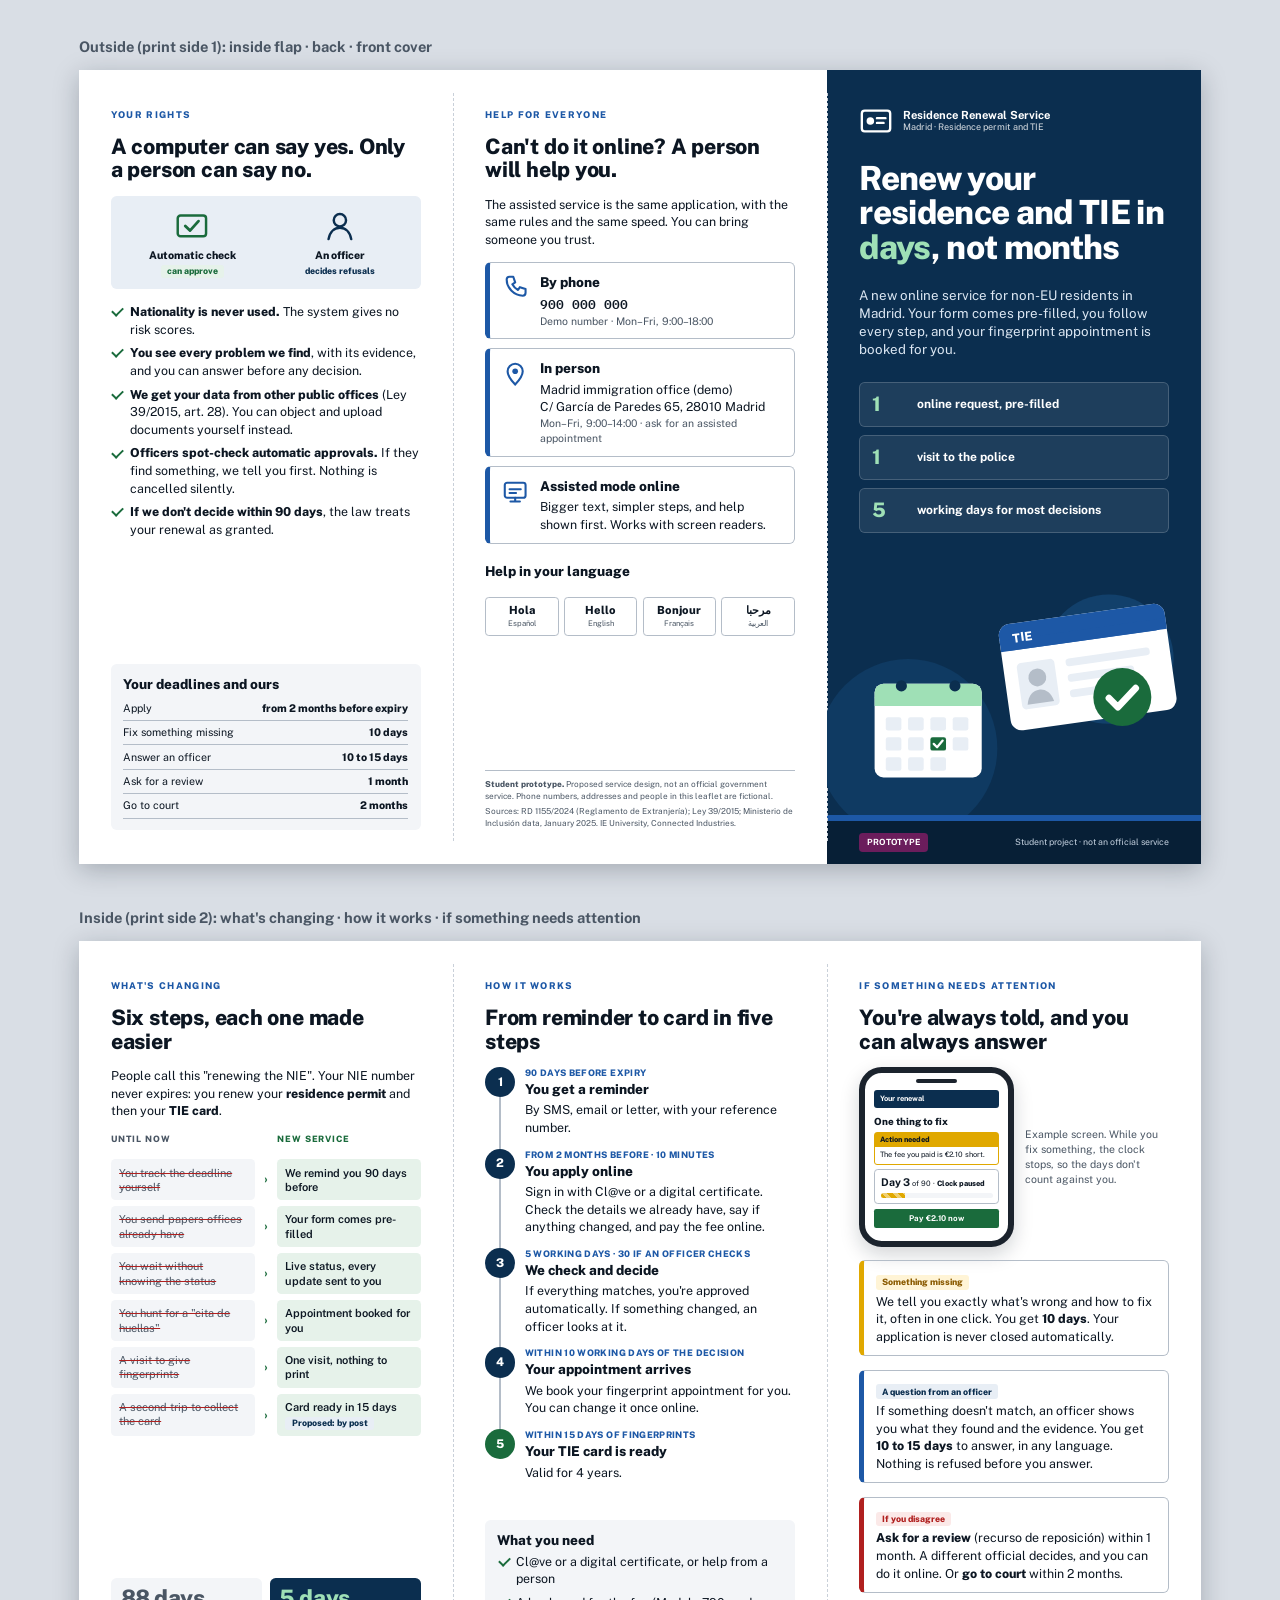
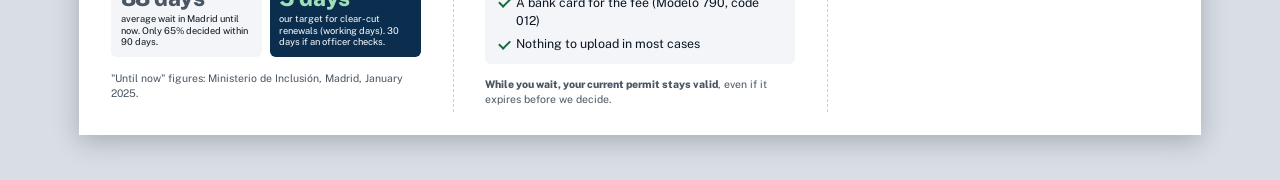
==== brochure/index.html @ 7eea6fb7 "Add tri-fold citizen brochure (HTML + print-ready PDF) A4 landscape, both sides, in the prototype's " ====
<!doctype html>
<html lang="en">
<head>
<meta charset="utf-8">
<meta name="viewport" content="width=device-width, initial-scale=1">
<title>Residence Renewal Brochure</title>
<link rel="stylesheet" href="../design-system/tokens.css">
<style>
/* Tri-fold, A4 landscape, printed both sides. Each sheet = 3 panels of 99mm.
   Outside sheet (left→right): inside flap · back · front cover
   Inside sheet  (left→right): what's changing · how it works · if something needs attention */
@page { size: A4 landscape; margin: 0; }
* { box-sizing: border-box; }
html, body { margin: 0; }
body { font-family: var(--font-sans); color: var(--color-text); background: #d9dee5; -webkit-print-color-adjust: exact; print-color-adjust: exact; }

.sheet { width: 297mm; height: 210mm; margin: 12mm auto; background: #fff; display: grid; grid-template-columns: repeat(3, 99mm); box-shadow: 0 6px 24px rgba(12,22,34,.25); position: relative; overflow: hidden; }
.sheet-label { width: 297mm; margin: 10mm auto -8mm; font-size: 11pt; font-weight: 700; color: var(--color-text-secondary); }
.panel { position: relative; padding: 10mm 8.5mm 9mm; display: flex; flex-direction: column; gap: 3.6mm; font-size: 9.3pt; line-height: 1.42; overflow: hidden; }
.panel + .panel::before { content: ""; position: absolute; left: 0; top: 6mm; bottom: 6mm; border-left: 1px dashed #c9d0d9; }
@media print { body { background: #fff; } .sheet { margin: 0; box-shadow: none; page-break-after: always; } .sheet-label { display: none; } .panel + .panel::before { display: none; } }
@media screen and (max-width: 1150px) { .sheet, .sheet-label { zoom: .5; } }

/* Type */
.eyebrow { font-size: 7pt; font-weight: 800; letter-spacing: .14em; text-transform: uppercase; color: var(--color-link); margin: 0; }
h2 { font-size: 16pt; line-height: 1.12; font-weight: 800; margin: 0; letter-spacing: -.01em; }
h3 { font-size: 10.2pt; font-weight: 800; margin: 0 0 .6mm; }
p { margin: 0; }
.small { font-size: 7.9pt; color: var(--color-text-secondary); }
.mono { font-family: var(--font-mono); }
strong { font-weight: 800; }

/* Shared bits */
.brandbar { display: flex; align-items: center; gap: 2.5mm; color: #fff; font-weight: 700; font-size: 8.4pt; line-height: 1.15; }
.brandbar small { display: block; font-weight: 400; font-size: 6.8pt; opacity: .85; }
.brandbar svg { width: 9mm; height: 9mm; flex: none; }
.proto { font-size: 6.4pt; font-weight: 700; letter-spacing: .04em; color: #fff; background: var(--color-proto); padding: 1mm 2mm; border-radius: 1mm; align-self: flex-start; }
.ico { width: 7.5mm; height: 7.5mm; flex: none; }
.row { display: flex; gap: 2.8mm; align-items: flex-start; }
.box { border: 1px solid var(--color-border); border-radius: 1.5mm; padding: 2.6mm 3mm; }
.box--alt { background: var(--color-surface-alt); border-color: transparent; }
.box--warn { border-left: 1.4mm solid var(--color-warning-edge); }
.box--ok { border-left: 1.4mm solid var(--color-success); }
.box--info { border-left: 1.4mm solid var(--color-link); }
.tag { display: inline-block; font-size: 6.6pt; font-weight: 800; padding: .3mm 1.6mm; border-radius: .8mm; background: var(--color-brand-tint); color: var(--color-brand); }
.tag--ok { background: var(--color-success-tint); color: var(--color-success); }
.tag--warn { background: var(--color-warning-tint); color: var(--color-warning); }
.tag--err { background: var(--color-error-tint); color: var(--color-error); }
ul.ticks { list-style: none; padding: 0; margin: 0; display: grid; gap: 1.6mm; }
ul.ticks li { padding-left: 5mm; position: relative; }
ul.ticks li::before { content: ""; position: absolute; left: .4mm; top: 1.1mm; width: 2.4mm; height: 1.3mm; border-left: .6mm solid var(--color-success); border-bottom: .6mm solid var(--color-success); transform: rotate(-45deg); }
.spacer { flex: 1; }

/* ---------- Front cover ---------- */
.cover { background: var(--color-brand); color: #fff; padding: 0; gap: 0; }
.cover__top { padding: 9mm 8.5mm 0; display: flex; flex-direction: column; gap: 6mm; }
.cover h1 { font-size: 25pt; line-height: 1.04; font-weight: 800; margin: 0; letter-spacing: -.02em; }
.cover h1 em { font-style: normal; color: #9fe0b6; }
.cover .lead { font-size: 10pt; line-height: 1.35; color: #dbe6f2; }
.promises { display: grid; gap: 2mm; }
.promise { display: flex; align-items: center; gap: 3mm; background: rgba(255,255,255,.08); border: 1px solid rgba(255,255,255,.18); border-radius: 1.5mm; padding: 2mm 3mm; font-size: 9pt; font-weight: 700; }
.promise b { font-size: 15pt; font-weight: 800; min-width: 9mm; color: #9fe0b6; }
.cover__art { margin-top: auto; position: relative; height: 62mm; }
.cover__art svg { position: absolute; inset: 0; width: 100%; height: 100%; }
.cover__foot { background: var(--color-brand-strong); padding: 3mm 8.5mm; display: flex; justify-content: space-between; align-items: center; font-size: 6.6pt; color: #c5d2e0; border-top: 1.6mm solid var(--color-link); }

/* ---------- Before / after ---------- */
.ba { display: grid; gap: 1.6mm; }
.ba__row { display: grid; grid-template-columns: 1fr 4mm 1fr; align-items: stretch; gap: 1mm; }
.ba__old, .ba__new { padding: 1.6mm 2.2mm; border-radius: 1.2mm; font-size: 8.3pt; line-height: 1.3; }
.ba__old { background: var(--color-surface-alt); color: var(--color-text-secondary); }
.ba__old s { text-decoration-color: var(--color-error); text-decoration-thickness: .35mm; }
.ba__new { background: var(--color-success-tint); color: var(--color-text); font-weight: 600; }
.ba__arrow { display: grid; place-items: center; color: var(--color-success); font-weight: 800; font-size: 9pt; }
.ba__head { display: grid; grid-template-columns: 1fr 4mm 1fr; gap: 1mm; font-size: 6.6pt; font-weight: 800; letter-spacing: .1em; text-transform: uppercase; }
.ba__head span:first-child { color: var(--color-text-secondary); }
.ba__head span:last-child { color: var(--color-success); }
.stats { display: grid; grid-template-columns: 1fr 1fr; gap: 2mm; }
.stat { border-radius: 1.5mm; padding: 2.4mm 2.6mm; }
.stat b { display: block; font-size: 17pt; font-weight: 800; line-height: 1; letter-spacing: -.02em; }
.stat span { font-size: 7pt; line-height: 1.25; display: block; margin-top: 1mm; }
.stat--old { background: var(--color-surface-alt); }
.stat--old b { color: var(--color-text-secondary); }
.stat--new { background: var(--color-brand); color: #fff; }
.stat--new b { color: #9fe0b6; }

/* ---------- Timeline ---------- */
.steps { list-style: none; margin: 0; padding: 0; display: grid; gap: 0; }
.step { display: grid; grid-template-columns: 8mm 1fr; gap: 2.5mm; position: relative; padding-bottom: 3.2mm; }
.step:not(:last-child)::before { content: ""; position: absolute; left: 3.7mm; top: 8mm; bottom: 0; width: .6mm; background: var(--color-border); }
.step__n { width: 8mm; height: 8mm; border-radius: 50%; background: var(--color-brand); color: #fff; display: grid; place-items: center; font-weight: 800; font-size: 9pt; position: relative; z-index: 1; }
.step:last-child .step__n { background: var(--color-success); }
.step__when { font-size: 6.8pt; font-weight: 800; color: var(--color-link); letter-spacing: .04em; text-transform: uppercase; }

/* ---------- Phone mock ---------- */
.phone { width: 41mm; border: 1.8mm solid #1b232d; border-radius: 6mm; background: #fff; padding: 3mm 2.4mm 3.4mm; align-self: center; box-shadow: 0 2mm 5mm rgba(12,22,34,.18); }
.phone__notch { width: 11mm; height: 1mm; background: #1b232d; border-radius: 1mm; margin: -1.4mm auto 2mm; }
.phone__bar { background: var(--color-brand); color: #fff; font-size: 5.6pt; font-weight: 700; padding: 1mm 1.6mm; border-radius: .8mm; margin-bottom: 1.6mm; }
.phone__h { font-size: 7.4pt; font-weight: 800; margin-bottom: 1mm; }
.phone__clock { border: 1px solid var(--color-border); border-radius: 1mm; padding: 1.2mm 1.4mm; font-size: 5.6pt; margin: 1.2mm 0; }
.phone__clock b { font-size: 8pt; }
.phone__meter { height: 1.4mm; border-radius: 1mm; background: var(--color-surface-alt); margin-top: .8mm; overflow: hidden; }
.phone__meter i { display: block; height: 100%; width: 22%; background: var(--color-warning-edge); background-image: repeating-linear-gradient(45deg, transparent 0 1mm, rgba(255,255,255,.45) 1mm 2mm); }
.phone__banner { border: .5mm solid var(--color-warning-edge); border-radius: .8mm; font-size: 5.6pt; }
.phone__banner p:first-child { background: var(--color-warning-edge); font-weight: 800; padding: .4mm 1.2mm; }
.phone__banner p:last-child { padding: .8mm 1.2mm; }
.phone__btn { margin-top: 1.4mm; background: var(--color-action); color: #fff; font-size: 6pt; font-weight: 700; text-align: center; padding: 1mm; border-radius: .6mm; }

/* ---------- Help panel ---------- */
.contact { display: grid; gap: 2.4mm; }
.langs { display: grid; grid-template-columns: repeat(4, 1fr); gap: 1.4mm; }
.langs span { border: 1px solid var(--color-border); border-radius: 1mm; text-align: center; padding: 1.4mm .5mm; font-weight: 800; font-size: 8.4pt; }
.langs small { display: block; font-weight: 400; font-size: 5.8pt; color: var(--color-text-secondary); }
.back-foot { font-size: 6.2pt; color: var(--color-text-secondary); border-top: 1px solid var(--color-border); padding-top: 2mm; }

/* ---------- Rights panel ---------- */
.rights-hero { background: var(--color-brand-tint); border-radius: 1.5mm; padding: 3mm; display: grid; grid-template-columns: 1fr 1fr; gap: 2mm; text-align: center; }
.rights-hero div { display: flex; flex-direction: column; align-items: center; gap: 1mm; font-size: 8pt; font-weight: 800; line-height: 1.2; }
.rights-hero svg { width: 10mm; height: 10mm; }
.deadlines { width: 100%; border-collapse: collapse; font-size: 8pt; }
.deadlines td { padding: 1.1mm 0; border-bottom: 1px solid var(--color-border); vertical-align: top; }
.deadlines td:last-child { text-align: right; font-weight: 800; white-space: nowrap; padding-left: 2mm; }
</style>
</head>
<body>

<!-- ======================= OUTSIDE ======================= -->
<p class="sheet-label">Outside (print side 1): inside flap · back · front cover</p>
<section class="sheet" aria-label="Outside of the brochure">

  <!-- Inside flap: your rights -->
  <div class="panel">
    <p class="eyebrow">Your rights</p>
    <h2>A computer can say yes. Only a person can say no.</h2>
    <div class="rights-hero">
      <div><svg viewBox="0 0 40 40" aria-hidden="true"><rect x="5" y="9" width="30" height="22" rx="3" fill="none" stroke="#1a6b3c" stroke-width="2.6"/><path d="M13 20l5 5 9-10" fill="none" stroke="#1a6b3c" stroke-width="3" stroke-linecap="round" stroke-linejoin="round"/></svg>Automatic check<br><span class="tag tag--ok">can approve</span></div>
      <div><svg viewBox="0 0 40 40" aria-hidden="true"><circle cx="20" cy="14" r="6.5" fill="none" stroke="#0b2e4f" stroke-width="2.6"/><path d="M8 34c1.5-8 6.5-12 12-12s10.5 4 12 12" fill="none" stroke="#0b2e4f" stroke-width="2.6" stroke-linecap="round"/></svg>An officer<br><span class="tag">decides refusals</span></div>
    </div>
    <ul class="ticks">
      <li><strong>Nationality is never used.</strong> The system gives no risk scores.</li>
      <li><strong>You see every problem we find</strong>, with its evidence, and you can answer before any decision.</li>
      <li><strong>We get your data from other public offices</strong> (Ley 39/2015, art. 28). You can object and upload documents yourself instead.</li>
      <li><strong>Officers spot-check automatic approvals.</strong> If they find something, we tell you first. Nothing is cancelled silently.</li>
      <li><strong>If we don't decide within 90 days</strong>, the law treats your renewal as granted.</li>
    </ul>
    <div class="spacer"></div>
    <div class="box box--alt">
      <h3>Your deadlines and ours</h3>
      <table class="deadlines">
        <tr><td>Apply</td><td>from 2 months before expiry</td></tr>
        <tr><td>Fix something missing</td><td>10 days</td></tr>
        <tr><td>Answer an officer</td><td>10 to 15 days</td></tr>
        <tr><td>Ask for a review</td><td>1 month</td></tr>
        <tr><td>Go to court</td><td>2 months</td></tr>
      </table>
    </div>
  </div>

  <!-- Back panel: help and contact -->
  <div class="panel">
    <p class="eyebrow">Help for everyone</p>
    <h2>Can't do it online? A person will help you.</h2>
    <p>The assisted service is the same application, with the same rules and the same speed. You can bring someone you trust.</p>
    <div class="contact">
      <div class="box box--info row">
        <svg class="ico" viewBox="0 0 30 30" aria-hidden="true"><path d="M9 4h4l2 6-3 2a14 14 0 0 0 6 6l2-3 6 2v4a3 3 0 0 1-3 3C14 24 6 16 6 7a3 3 0 0 1 3-3z" fill="none" stroke="#1d58a6" stroke-width="2.2" stroke-linejoin="round"/></svg>
        <div><h3>By phone</h3><p class="mono" style="font-size:10pt;font-weight:600">900 000 000</p><p class="small">Demo number · Mon–Fri, 9:00–18:00</p></div>
      </div>
      <div class="box box--info row">
        <svg class="ico" viewBox="0 0 30 30" aria-hidden="true"><path d="M15 27s-8-8.3-8-14a8 8 0 0 1 16 0c0 5.7-8 14-8 14z" fill="none" stroke="#1d58a6" stroke-width="2.2"/><circle cx="15" cy="13" r="3" fill="#1d58a6"/></svg>
        <div><h3>In person</h3><p>Madrid immigration office (demo)<br>C/ García de Paredes 65, 28010 Madrid</p><p class="small">Mon–Fri, 9:00–14:00 · ask for an assisted appointment</p></div>
      </div>
      <div class="box box--info row">
        <svg class="ico" viewBox="0 0 30 30" aria-hidden="true"><rect x="4" y="6" width="22" height="16" rx="2.5" fill="none" stroke="#1d58a6" stroke-width="2.2"/><path d="M10 26h10M15 22v4" stroke="#1d58a6" stroke-width="2.2" stroke-linecap="round"/><path d="M9 13h12M9 17h7" stroke="#1d58a6" stroke-width="2" stroke-linecap="round"/></svg>
        <div><h3>Assisted mode online</h3><p>Bigger text, simpler steps, and help shown first. Works with screen readers.</p></div>
      </div>
    </div>
    <h3 style="margin-top:1mm">Help in your language</h3>
    <div class="langs">
      <span lang="es">Hola<small>Español</small></span><span lang="en">Hello<small>English</small></span><span lang="fr">Bonjour<small>Français</small></span><span lang="ar" dir="rtl">مرحبا<small>العربية</small></span>
    </div>
    <div class="spacer"></div>
    <div class="back-foot">
      <p><strong>Student prototype.</strong> Proposed service design, not an official government service. Phone numbers, addresses and people in this leaflet are fictional.</p>
      <p style="margin-top:1mm">Sources: RD 1155/2024 (Reglamento de Extranjería); Ley 39/2015; Ministerio de Inclusión data, January 2025. IE University, Connected Industries.</p>
    </div>
  </div>

  <!-- Front cover -->
  <div class="panel cover">
    <div class="cover__top">
      <div class="brandbar">
        <svg viewBox="0 0 36 36" aria-hidden="true"><rect x="3" y="7" width="30" height="22" rx="3" fill="none" stroke="#fff" stroke-width="2.5"/><circle cx="12" cy="18" r="4" fill="#fff"/><path d="M19 15h9M19 20h7" stroke="#fff" stroke-width="2.5" stroke-linecap="round"/></svg>
        <span>Residence Renewal Service<small>Madrid · Residence permit and TIE</small></span>
      </div>
      <h1>Renew your residence and TIE in <em>days</em>, not months</h1>
      <p class="lead">A new online service for non-EU residents in Madrid. Your form comes pre-filled, you follow every step, and your fingerprint appointment is booked for you.</p>
      <div class="promises">
        <div class="promise"><b>1</b>online request, pre-filled</div>
        <div class="promise"><b>1</b>visit to the police</div>
        <div class="promise"><b>5</b>working days for most decisions</div>
      </div>
    </div>
    <div class="cover__art" aria-hidden="true">
      <svg viewBox="0 0 330 210" preserveAspectRatio="xMidYMax meet">
        <circle cx="250" cy="70" r="58" fill="#12406b"/>
        <circle cx="70" cy="150" r="80" fill="#0f3a62"/>
        <g transform="translate(150 40) rotate(-8)">
          <rect width="150" height="96" rx="10" fill="#fff"/>
          <rect width="150" height="24" rx="10" fill="#1d58a6"/><rect y="14" width="150" height="10" fill="#1d58a6"/>
          <text x="12" y="17" font-family="Public Sans, Arial" font-weight="800" font-size="11" fill="#fff">TIE</text>
          <rect x="12" y="36" width="34" height="42" rx="4" fill="#e8eef5"/><circle cx="29" cy="51" r="8" fill="#b4bdc8"/><path d="M17 74c2-9 7-12 12-12s10 3 12 12" fill="#b4bdc8"/>
          <rect x="56" y="38" width="76" height="7" rx="3" fill="#e8eef5"/><rect x="56" y="52" width="60" height="7" rx="3" fill="#e8eef5"/><rect x="56" y="66" width="44" height="7" rx="3" fill="#e8eef5"/>
        </g>
        <g transform="translate(262 104)"><circle r="26" fill="#1a6b3c"/><path d="M-12 1l8 8 16-17" fill="none" stroke="#fff" stroke-width="6" stroke-linecap="round" stroke-linejoin="round"/></g>
        <g transform="translate(40 92)">
          <rect width="96" height="84" rx="8" fill="#fff"/>
          <rect width="96" height="20" rx="8" fill="#9fe0b6"/><rect y="12" width="96" height="8" fill="#9fe0b6"/>
          <circle cx="24" cy="2" r="5" fill="#0b2e4f"/><circle cx="72" cy="2" r="5" fill="#0b2e4f"/>
          <g fill="#e8eef5"><rect x="10" y="30" width="14" height="12" rx="2"/><rect x="30" y="30" width="14" height="12" rx="2"/><rect x="50" y="30" width="14" height="12" rx="2"/><rect x="70" y="30" width="14" height="12" rx="2"/><rect x="10" y="48" width="14" height="12" rx="2"/><rect x="30" y="48" width="14" height="12" rx="2"/><rect x="70" y="48" width="14" height="12" rx="2"/><rect x="10" y="66" width="14" height="12" rx="2"/><rect x="30" y="66" width="14" height="12" rx="2"/><rect x="50" y="66" width="14" height="12" rx="2"/></g>
          <rect x="50" y="48" width="14" height="12" rx="2" fill="#1a6b3c"/><path d="M53 54l3 3 5-6" fill="none" stroke="#fff" stroke-width="2" stroke-linecap="round" stroke-linejoin="round"/>
        </g>
      </svg>
    </div>
    <div class="cover__foot"><span class="proto">PROTOTYPE</span><span>Student project · not an official service</span></div>
  </div>
</section>

<!-- ======================= INSIDE ======================= -->
<p class="sheet-label">Inside (print side 2): what's changing · how it works · if something needs attention</p>
<section class="sheet" aria-label="Inside of the brochure">

  <!-- What's changing -->
  <div class="panel">
    <p class="eyebrow">What's changing</p>
    <h2>Six steps, each one made easier</h2>
    <p>People call this "renewing the NIE". Your NIE number never expires: you renew your <strong>residence permit</strong> and then your <strong>TIE card</strong>.</p>
    <div class="ba__head"><span>Until now</span><span></span><span>New service</span></div>
    <div class="ba">
      <div class="ba__row"><div class="ba__old"><s>You track the deadline yourself</s></div><div class="ba__arrow">›</div><div class="ba__new">We remind you 90 days before</div></div>
      <div class="ba__row"><div class="ba__old"><s>You send papers offices already have</s></div><div class="ba__arrow">›</div><div class="ba__new">Your form comes pre-filled</div></div>
      <div class="ba__row"><div class="ba__old"><s>You wait without knowing the status</s></div><div class="ba__arrow">›</div><div class="ba__new">Live status, every update sent to you</div></div>
      <div class="ba__row"><div class="ba__old"><s>You hunt for a "cita de huellas"</s></div><div class="ba__arrow">›</div><div class="ba__new">Appointment booked for you</div></div>
      <div class="ba__row"><div class="ba__old"><s>A visit to give fingerprints</s></div><div class="ba__arrow">›</div><div class="ba__new">One visit, nothing to print</div></div>
      <div class="ba__row"><div class="ba__old"><s>A second trip to collect the card</s></div><div class="ba__arrow">›</div><div class="ba__new">Card ready in 15 days<br><span class="tag" style="margin-top:.6mm">Proposed: by post</span></div></div>
    </div>
    <div class="spacer"></div>
    <div class="stats">
      <div class="stat stat--old"><b>88 days</b><span>average wait in Madrid until now. Only 65% decided within 90 days.</span></div>
      <div class="stat stat--new"><b>5 days</b><span>our target for clear-cut renewals (working days). 30 days if an officer checks.</span></div>
    </div>
    <p class="small">"Until now" figures: Ministerio de Inclusión, Madrid, January 2025.</p>
  </div>

  <!-- How it works -->
  <div class="panel">
    <p class="eyebrow">How it works</p>
    <h2>From reminder to card in five steps</h2>
    <ol class="steps">
      <li class="step"><span class="step__n">1</span><div><p class="step__when">90 days before expiry</p><h3>You get a reminder</h3><p>By SMS, email or letter, with your reference number.</p></div></li>
      <li class="step"><span class="step__n">2</span><div><p class="step__when">From 2 months before · 10 minutes</p><h3>You apply online</h3><p>Sign in with Cl@ve or a digital certificate. Check the details we already have, say if anything changed, and pay the fee online.</p></div></li>
      <li class="step"><span class="step__n">3</span><div><p class="step__when">5 working days · 30 if an officer checks</p><h3>We check and decide</h3><p>If everything matches, you're approved automatically. If something changed, an officer looks at it.</p></div></li>
      <li class="step"><span class="step__n">4</span><div><p class="step__when">Within 10 working days of the decision</p><h3>Your appointment arrives</h3><p>We book your fingerprint appointment for you. You can change it once online.</p></div></li>
      <li class="step"><span class="step__n">5</span><div><p class="step__when">Within 15 days of fingerprints</p><h3>Your TIE card is ready</h3><p>Valid for 4 years.</p></div></li>
    </ol>
    <div class="spacer"></div>
    <div class="box box--alt">
      <h3>What you need</h3>
      <ul class="ticks">
        <li>Cl@ve or a digital certificate, or help from a person</li>
        <li>A bank card for the fee (Modelo 790, code 012)</li>
        <li>Nothing to upload in most cases</li>
      </ul>
    </div>
    <p class="small"><strong>While you wait, your current permit stays valid</strong>, even if it expires before we decide.</p>
  </div>

  <!-- If something needs attention -->
  <div class="panel">
    <p class="eyebrow">If something needs attention</p>
    <h2>You're always told, and you can always answer</h2>
    <div class="row" style="align-items:center;gap:3mm">
      <div class="phone" aria-hidden="true">
        <div class="phone__notch"></div>
        <div class="phone__bar">Your renewal</div>
        <p class="phone__h">One thing to fix</p>
        <div class="phone__banner"><p>Action needed</p><p>The fee you paid is €2.10 short.</p></div>
        <div class="phone__clock"><b>Day 3</b> of 90 · <strong>Clock paused</strong><div class="phone__meter"><i></i></div></div>
        <div class="phone__btn">Pay €2.10 now</div>
      </div>
      <p class="small" style="flex:1">Example screen. While you fix something, the clock stops, so the days don't count against you.</p>
    </div>
    <div class="box box--warn">
      <h3><span class="tag tag--warn">Something missing</span></h3>
      <p>We tell you exactly what's wrong and how to fix it, often in one click. You get <strong>10 days</strong>. Your application is never closed automatically.</p>
    </div>
    <div class="box box--info">
      <h3><span class="tag">A question from an officer</span></h3>
      <p>If something doesn't match, an officer shows you what they found and the evidence. You get <strong>10 to 15 days</strong> to answer, in any language. Nothing is refused before you answer.</p>
    </div>
    <div class="box box--ok" style="border-left-color:var(--color-error)">
      <h3><span class="tag tag--err">If you disagree</span></h3>
      <p><strong>Ask for a review</strong> (recurso de reposición) within 1 month. A different official decides, and you can do it online. Or <strong>go to court</strong> within 2 months.</p>
    </div>
  </div>
</section>

</body>
</html>
---- design-system/tokens.css ----
/* =========================================================================
   Residence Renewal Service: design tokens
   One source of truth for colour, type, spacing, radius and elevation.
   Citizen app and officer app both import this file. Never hard-code a
   colour or size in a component: use a token.
   ========================================================================= */

@import url("https://fonts.googleapis.com/css2?family=Public+Sans:wght@400;600;700;800&family=IBM+Plex+Mono:wght@400;600&display=swap");

:root {
  /* ---- Brand ---------------------------------------------------------- */
  --color-brand:          #0b2e4f;  /* header, primary surfaces           */
  --color-brand-strong:   #071f36;  /* header bottom border, hover        */
  --color-brand-tint:     #e8eef5;  /* subtle brand backgrounds           */

  /* ---- Actions -------------------------------------------------------- */
  --color-action:         #1a6b3c;  /* primary button (go forward)        */
  --color-action-hover:   #145530;
  --color-action-shadow:  #0d3a20;
  --color-link:           #1d58a6;
  --color-link-visited:   #5a3a8c;
  --color-link-hover:     #0f3c78;

  /* ---- Feedback (semantic, never decorative) -------------------------- */
  --color-success:        #1a6b3c;
  --color-success-tint:   #e6f2ea;
  --color-info:           #1d58a6;
  --color-info-tint:      #e8f0fa;
  --color-warning:        #8a5a00;
  --color-warning-tint:   #fff4d6;
  --color-warning-edge:   #e0a800;
  --color-error:          #b0201f;
  --color-error-tint:     #fbe9e8;

  /* ---- Neutrals (slightly blue-biased greys) ------------------------- */
  --color-text:           #0c1622;
  --color-text-secondary: #4a5664;
  --color-border:         #b4bdc8;
  --color-border-strong:  #0c1622;
  --color-surface:        #ffffff;
  --color-surface-alt:    #f3f5f8;
  --color-page:           #ffffff;

  /* ---- Focus (high-visibility, WCAG 2.2) ------------------------------ */
  --color-focus:          #ffd43b;
  --color-focus-text:     #0c1622;

  /* ---- Prototype banner ---------------------------------------------- */
  --color-proto:          #6b1d5c;

  /* ---- Typography ----------------------------------------------------- */
  --font-sans: "Public Sans", "Helvetica Neue", Arial, sans-serif;
  --font-mono: "IBM Plex Mono", ui-monospace, Menlo, Consolas, monospace;

  --text-xs:   0.8125rem;  /* 13px  captions, legal                     */
  --text-sm:   0.9375rem;  /* 15px  secondary text, tables              */
  --text-md:   1.0625rem;  /* 17px  body                                */
  --text-lg:   1.25rem;    /* 20px  lead paragraph, h3                  */
  --text-xl:   1.625rem;   /* 26px  h2                                  */
  --text-2xl:  2.25rem;    /* 36px  h1                                  */
  --text-3xl:  2.75rem;    /* 44px  landing h1 only                     */

  --weight-regular: 400;
  --weight-semibold: 600;
  --weight-bold: 700;
  --weight-heavy: 800;

  --leading-tight: 1.2;
  --leading-body:  1.55;
  --measure: 65ch;         /* max line length for running text          */

  /* ---- Spacing (4px grid) -------------------------------------------- */
  --space-1: 0.25rem;  /*  4 */
  --space-2: 0.5rem;   /*  8 */
  --space-3: 0.75rem;  /* 12 */
  --space-4: 1rem;     /* 16 */
  --space-5: 1.5rem;   /* 24 */
  --space-6: 2rem;     /* 32 */
  --space-7: 3rem;     /* 48 */
  --space-8: 4rem;     /* 64 */

  /* ---- Shape ---------------------------------------------------------- */
  --radius-sm: 2px;    /* inputs, buttons: government services stay square */
  --radius-md: 6px;    /* cards, panels                                       */
  --radius-pill: 999px;/* status tags only                                    */
  --border-width: 2px;
  --border-width-thick: 5px; /* left edge of notices and inset text */

  /* ---- Layout --------------------------------------------------------- */
  --page-max: 1020px;
  --gutter: max(16px, env(safe-area-inset-left, 0px));

  /* ---- Elevation (used sparingly: demo bar and phone preview only) ---- */
  --shadow-sm: 0 1px 2px rgba(12, 22, 34, .12);
  --shadow-lg: 0 8px 28px rgba(12, 22, 34, .22);
}

/* Assisted mode: larger type and spacing for people who need it.
   Applied by adding .is-assisted to <html>. */
html.is-assisted {
  --text-sm:  1.0625rem;
  --text-md:  1.25rem;
  --text-lg:  1.5rem;
  --text-xl:  1.875rem;
  --text-2xl: 2.5rem;
  --leading-body: 1.7;
}
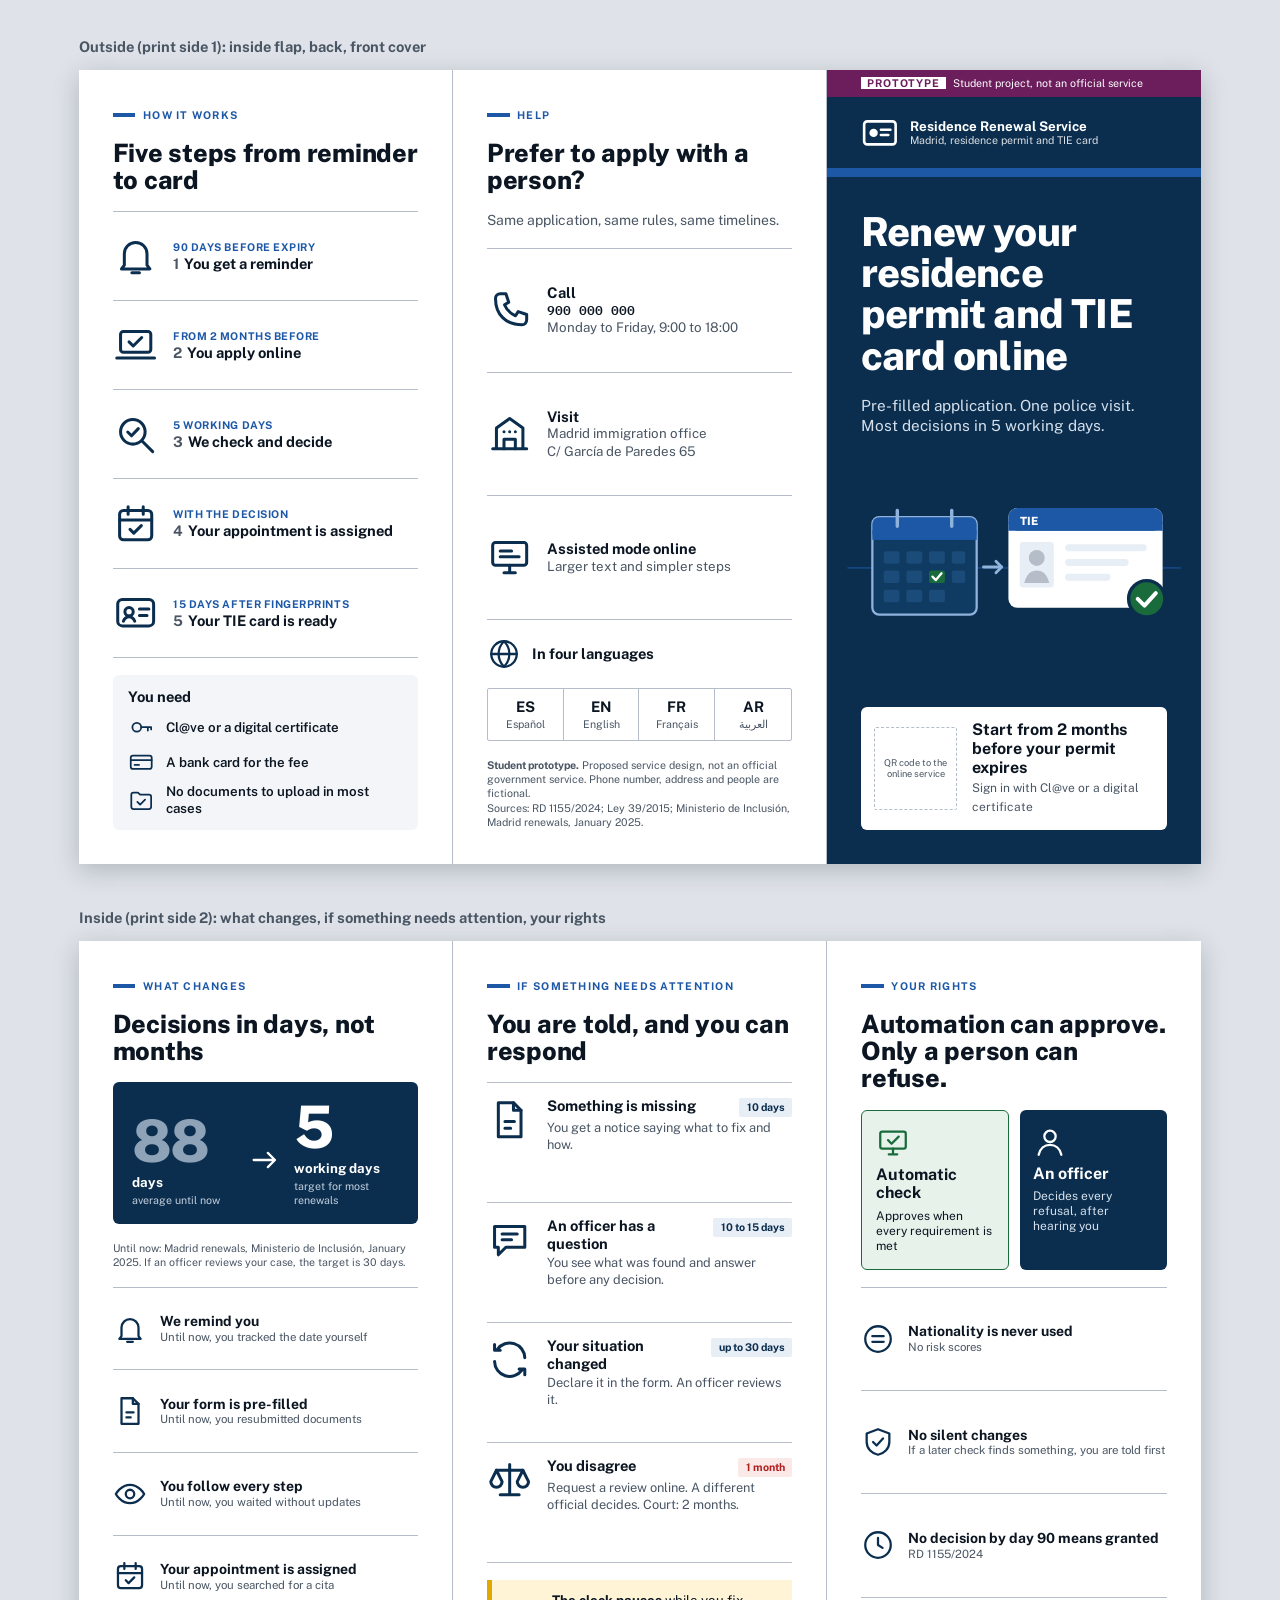
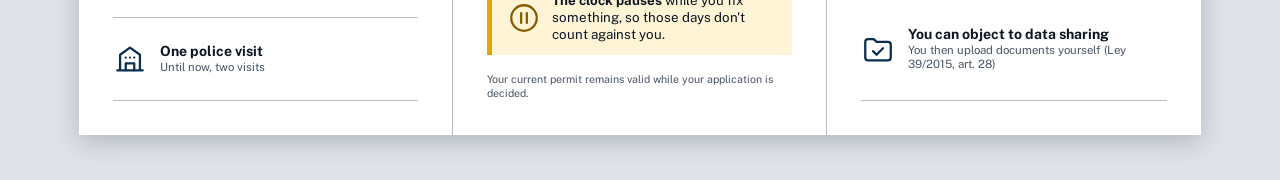
==== commit f2dfcd06: "Redesign brochure on the project design system Tri-fold A4 with less text, 10.5pt body, large line i" ====
--- a/brochure/index.html
+++ b/brochure/index.html
@@ -4,303 +4,276 @@
 <meta charset="utf-8">
 <meta name="viewport" content="width=device-width, initial-scale=1">
 <title>Residence Renewal Brochure</title>
+<!-- Project design system: tokens only, no new colours or fonts. -->
 <link rel="stylesheet" href="../design-system/tokens.css">
 <style>
-/* Tri-fold, A4 landscape, printed both sides. Each sheet = 3 panels of 99mm.
-   Outside sheet (left→right): inside flap · back · front cover
-   Inside sheet  (left→right): what's changing · how it works · if something needs attention */
+/* Tri-fold, A4 landscape, printed both sides, 3 panels of 99mm.
+   Outside (left to right): inside flap = how it works, back = help, front cover
+   Inside  (left to right): what changes, if something needs attention, your rights
+   Type floor for print: body 10.5pt, small text 8pt. */
 @page { size: A4 landscape; margin: 0; }
 * { box-sizing: border-box; }
 html, body { margin: 0; }
-body { font-family: var(--font-sans); color: var(--color-text); background: #d9dee5; -webkit-print-color-adjust: exact; print-color-adjust: exact; }
-
-.sheet { width: 297mm; height: 210mm; margin: 12mm auto; background: #fff; display: grid; grid-template-columns: repeat(3, 99mm); box-shadow: 0 6px 24px rgba(12,22,34,.25); position: relative; overflow: hidden; }
+body { font-family: var(--font-sans); color: var(--color-text); background: #dfe3e9; -webkit-print-color-adjust: exact; print-color-adjust: exact; }
+.sheet { width: 297mm; height: 210mm; margin: 12mm auto; background: var(--color-surface); display: grid; grid-template-columns: repeat(3, 99mm); box-shadow: 0 6px 24px rgba(12,22,34,.22); overflow: hidden; }
 .sheet-label { width: 297mm; margin: 10mm auto -8mm; font-size: 11pt; font-weight: 700; color: var(--color-text-secondary); }
-.panel { position: relative; padding: 10mm 8.5mm 9mm; display: flex; flex-direction: column; gap: 3.6mm; font-size: 9.3pt; line-height: 1.42; overflow: hidden; }
-.panel + .panel::before { content: ""; position: absolute; left: 0; top: 6mm; bottom: 6mm; border-left: 1px dashed #c9d0d9; }
-@media print { body { background: #fff; } .sheet { margin: 0; box-shadow: none; page-break-after: always; } .sheet-label { display: none; } .panel + .panel::before { display: none; } }
+@media print { body { background: #fff; } .sheet { margin: 0; box-shadow: none; page-break-after: always; } .sheet-label { display: none; } .panel { border-right: 0 !important; } }
 @media screen and (max-width: 1150px) { .sheet, .sheet-label { zoom: .5; } }
 
-/* Type */
-.eyebrow { font-size: 7pt; font-weight: 800; letter-spacing: .14em; text-transform: uppercase; color: var(--color-link); margin: 0; }
-h2 { font-size: 16pt; line-height: 1.12; font-weight: 800; margin: 0; letter-spacing: -.01em; }
-h3 { font-size: 10.2pt; font-weight: 800; margin: 0 0 .6mm; }
-p { margin: 0; }
-.small { font-size: 7.9pt; color: var(--color-text-secondary); }
-.mono { font-family: var(--font-mono); }
-strong { font-weight: 800; }
-
-/* Shared bits */
-.brandbar { display: flex; align-items: center; gap: 2.5mm; color: #fff; font-weight: 700; font-size: 8.4pt; line-height: 1.15; }
-.brandbar small { display: block; font-weight: 400; font-size: 6.8pt; opacity: .85; }
-.brandbar svg { width: 9mm; height: 9mm; flex: none; }
-.proto { font-size: 6.4pt; font-weight: 700; letter-spacing: .04em; color: #fff; background: var(--color-proto); padding: 1mm 2mm; border-radius: 1mm; align-self: flex-start; }
-.ico { width: 7.5mm; height: 7.5mm; flex: none; }
-.row { display: flex; gap: 2.8mm; align-items: flex-start; }
-.box { border: 1px solid var(--color-border); border-radius: 1.5mm; padding: 2.6mm 3mm; }
-.box--alt { background: var(--color-surface-alt); border-color: transparent; }
-.box--warn { border-left: 1.4mm solid var(--color-warning-edge); }
-.box--ok { border-left: 1.4mm solid var(--color-success); }
-.box--info { border-left: 1.4mm solid var(--color-link); }
-.tag { display: inline-block; font-size: 6.6pt; font-weight: 800; padding: .3mm 1.6mm; border-radius: .8mm; background: var(--color-brand-tint); color: var(--color-brand); }
-.tag--ok { background: var(--color-success-tint); color: var(--color-success); }
-.tag--warn { background: var(--color-warning-tint); color: var(--color-warning); }
-.tag--err { background: var(--color-error-tint); color: var(--color-error); }
-ul.ticks { list-style: none; padding: 0; margin: 0; display: grid; gap: 1.6mm; }
-ul.ticks li { padding-left: 5mm; position: relative; }
-ul.ticks li::before { content: ""; position: absolute; left: .4mm; top: 1.1mm; width: 2.4mm; height: 1.3mm; border-left: .6mm solid var(--color-success); border-bottom: .6mm solid var(--color-success); transform: rotate(-45deg); }
-.spacer { flex: 1; }
-
-/* ---------- Front cover ---------- */
+.panel { padding: 10mm 9mm 9mm; display: flex; flex-direction: column; gap: 4.5mm; font-size: 10.5pt; line-height: 1.4; overflow: hidden; border-right: 1px solid var(--color-border); }
+.panel:last-child { border-right: 0; }
+h1, h2, h3, p { margin: 0; }
+.eyebrow { font-size: 8pt; font-weight: 700; letter-spacing: .12em; text-transform: uppercase; color: var(--color-link); display: flex; align-items: center; gap: 2mm; }
+.eyebrow::before { content: ""; width: 6mm; height: 1mm; background: var(--color-link); }
+h2 { font-size: 19pt; line-height: 1.08; font-weight: 800; letter-spacing: -.01em; }
+h3 { font-size: 11pt; line-height: 1.2; font-weight: 700; }
+.muted { color: var(--color-text-secondary); }
+.small { font-size: 8pt; color: var(--color-text-secondary); line-height: 1.35; }
+
+/* Icons: bare line drawings, large, leading each item */
+.i { fill: none; stroke: var(--color-brand); stroke-width: 1.6; stroke-linecap: round; stroke-linejoin: round; flex: none; }
+.i .a { stroke: var(--color-link); }
+.i--lg { width: 12mm; height: 12mm; }
+.i--md { width: 9mm; height: 9mm; }
+.on-dark .i, .on-dark .i .a { stroke: #fff; }
+
+/* ---------- Outside 1: how it works ---------- */
+.steps { list-style: none; margin: 0; padding: 0; display: grid; gap: 0; }
+.steps li { display: grid; grid-template-columns: 12mm 1fr; gap: 4mm; align-items: center; padding: 3.2mm 0; border-bottom: 1px solid var(--color-border); }
+.steps li:first-child { border-top: 1px solid var(--color-border); }
+.steps__when { display: block; font-size: 8pt; font-weight: 700; letter-spacing: .05em; text-transform: uppercase; color: var(--color-link); }
+.steps__n { color: var(--color-text-secondary); font-weight: 700; margin-right: 1.4mm; }
+.need { background: var(--color-surface-alt); border-radius: var(--radius-md); padding: 3.4mm 4mm; display: grid; gap: 2.2mm; }
+.need div { display: grid; grid-template-columns: 7mm 1fr; gap: 3mm; align-items: center; font-weight: 600; font-size: 10pt; line-height: 1.25; }
+.need svg { width: 7mm; height: 7mm; }
+
+/* ---------- Outside 2: help ---------- */
+.help { display: grid; gap: 0; border-top: 1px solid var(--color-border); }
+.help > div { display: grid; grid-template-columns: 12mm 1fr; gap: 4mm; align-items: center; padding: 3.4mm 0; border-bottom: 1px solid var(--color-border); }
+.help p { color: var(--color-text-secondary); font-size: 10pt; line-height: 1.3; }
+.phoneno { font-family: var(--font-mono); font-size: 15pt; font-weight: 600; color: var(--color-text) !important; }
+.langs { display: grid; grid-template-columns: repeat(4, 1fr); border: 1px solid var(--color-border); border-radius: var(--radius-sm); }
+.langs span { text-align: center; padding: 2mm .5mm; font-weight: 700; font-size: 11pt; border-right: 1px solid var(--color-border); }
+.langs span:last-child { border-right: 0; }
+.langs small { display: block; font-weight: 400; font-size: 8pt; color: var(--color-text-secondary); }
+.fill { flex: 1; }
+
+/* ---------- Cover ---------- */
 .cover { background: var(--color-brand); color: #fff; padding: 0; gap: 0; }
-.cover__top { padding: 9mm 8.5mm 0; display: flex; flex-direction: column; gap: 6mm; }
-.cover h1 { font-size: 25pt; line-height: 1.04; font-weight: 800; margin: 0; letter-spacing: -.02em; }
-.cover h1 em { font-style: normal; color: #9fe0b6; }
-.cover .lead { font-size: 10pt; line-height: 1.35; color: #dbe6f2; }
-.promises { display: grid; gap: 2mm; }
-.promise { display: flex; align-items: center; gap: 3mm; background: rgba(255,255,255,.08); border: 1px solid rgba(255,255,255,.18); border-radius: 1.5mm; padding: 2mm 3mm; font-size: 9pt; font-weight: 700; }
-.promise b { font-size: 15pt; font-weight: 800; min-width: 9mm; color: #9fe0b6; }
-.cover__art { margin-top: auto; position: relative; height: 62mm; }
+.proto { background: var(--color-proto); font-size: 8pt; padding: 1.6mm 9mm; }
+.proto strong { background: #fff; color: var(--color-proto); padding: 0 1.6mm; margin-right: 2mm; letter-spacing: .08em; }
+.cover__head { padding: 4.4mm 9mm; display: flex; align-items: center; gap: 3mm; border-bottom: 2.6mm solid var(--color-link); font-weight: 700; font-size: 10pt; line-height: 1.15; }
+.cover__head small { display: block; font-weight: 400; font-size: 8pt; opacity: .85; }
+.cover__head svg { width: 10mm; height: 10mm; }
+.cover__body { padding: 9mm 9mm 0; display: flex; flex-direction: column; gap: 5mm; }
+.cover h1 { font-size: 30pt; line-height: 1.03; font-weight: 800; letter-spacing: -.02em; }
+.cover__lead { font-size: 11.5pt; color: #d5e0ec; line-height: 1.35; }
+.cover__art { flex: 1; position: relative; min-height: 0; }
 .cover__art svg { position: absolute; inset: 0; width: 100%; height: 100%; }
-.cover__foot { background: var(--color-brand-strong); padding: 3mm 8.5mm; display: flex; justify-content: space-between; align-items: center; font-size: 6.6pt; color: #c5d2e0; border-top: 1.6mm solid var(--color-link); }
-
-/* ---------- Before / after ---------- */
-.ba { display: grid; gap: 1.6mm; }
-.ba__row { display: grid; grid-template-columns: 1fr 4mm 1fr; align-items: stretch; gap: 1mm; }
-.ba__old, .ba__new { padding: 1.6mm 2.2mm; border-radius: 1.2mm; font-size: 8.3pt; line-height: 1.3; }
-.ba__old { background: var(--color-surface-alt); color: var(--color-text-secondary); }
-.ba__old s { text-decoration-color: var(--color-error); text-decoration-thickness: .35mm; }
-.ba__new { background: var(--color-success-tint); color: var(--color-text); font-weight: 600; }
-.ba__arrow { display: grid; place-items: center; color: var(--color-success); font-weight: 800; font-size: 9pt; }
-.ba__head { display: grid; grid-template-columns: 1fr 4mm 1fr; gap: 1mm; font-size: 6.6pt; font-weight: 800; letter-spacing: .1em; text-transform: uppercase; }
-.ba__head span:first-child { color: var(--color-text-secondary); }
-.ba__head span:last-child { color: var(--color-success); }
-.stats { display: grid; grid-template-columns: 1fr 1fr; gap: 2mm; }
-.stat { border-radius: 1.5mm; padding: 2.4mm 2.6mm; }
-.stat b { display: block; font-size: 17pt; font-weight: 800; line-height: 1; letter-spacing: -.02em; }
-.stat span { font-size: 7pt; line-height: 1.25; display: block; margin-top: 1mm; }
-.stat--old { background: var(--color-surface-alt); }
-.stat--old b { color: var(--color-text-secondary); }
-.stat--new { background: var(--color-brand); color: #fff; }
-.stat--new b { color: #9fe0b6; }
-
-/* ---------- Timeline ---------- */
-.steps { list-style: none; margin: 0; padding: 0; display: grid; gap: 0; }
-.step { display: grid; grid-template-columns: 8mm 1fr; gap: 2.5mm; position: relative; padding-bottom: 3.2mm; }
-.step:not(:last-child)::before { content: ""; position: absolute; left: 3.7mm; top: 8mm; bottom: 0; width: .6mm; background: var(--color-border); }
-.step__n { width: 8mm; height: 8mm; border-radius: 50%; background: var(--color-brand); color: #fff; display: grid; place-items: center; font-weight: 800; font-size: 9pt; position: relative; z-index: 1; }
-.step:last-child .step__n { background: var(--color-success); }
-.step__when { font-size: 6.8pt; font-weight: 800; color: var(--color-link); letter-spacing: .04em; text-transform: uppercase; }
-
-/* ---------- Phone mock ---------- */
-.phone { width: 41mm; border: 1.8mm solid #1b232d; border-radius: 6mm; background: #fff; padding: 3mm 2.4mm 3.4mm; align-self: center; box-shadow: 0 2mm 5mm rgba(12,22,34,.18); }
-.phone__notch { width: 11mm; height: 1mm; background: #1b232d; border-radius: 1mm; margin: -1.4mm auto 2mm; }
-.phone__bar { background: var(--color-brand); color: #fff; font-size: 5.6pt; font-weight: 700; padding: 1mm 1.6mm; border-radius: .8mm; margin-bottom: 1.6mm; }
-.phone__h { font-size: 7.4pt; font-weight: 800; margin-bottom: 1mm; }
-.phone__clock { border: 1px solid var(--color-border); border-radius: 1mm; padding: 1.2mm 1.4mm; font-size: 5.6pt; margin: 1.2mm 0; }
-.phone__clock b { font-size: 8pt; }
-.phone__meter { height: 1.4mm; border-radius: 1mm; background: var(--color-surface-alt); margin-top: .8mm; overflow: hidden; }
-.phone__meter i { display: block; height: 100%; width: 22%; background: var(--color-warning-edge); background-image: repeating-linear-gradient(45deg, transparent 0 1mm, rgba(255,255,255,.45) 1mm 2mm); }
-.phone__banner { border: .5mm solid var(--color-warning-edge); border-radius: .8mm; font-size: 5.6pt; }
-.phone__banner p:first-child { background: var(--color-warning-edge); font-weight: 800; padding: .4mm 1.2mm; }
-.phone__banner p:last-child { padding: .8mm 1.2mm; }
-.phone__btn { margin-top: 1.4mm; background: var(--color-action); color: #fff; font-size: 6pt; font-weight: 700; text-align: center; padding: 1mm; border-radius: .6mm; }
-
-/* ---------- Help panel ---------- */
-.contact { display: grid; gap: 2.4mm; }
-.langs { display: grid; grid-template-columns: repeat(4, 1fr); gap: 1.4mm; }
-.langs span { border: 1px solid var(--color-border); border-radius: 1mm; text-align: center; padding: 1.4mm .5mm; font-weight: 800; font-size: 8.4pt; }
-.langs small { display: block; font-weight: 400; font-size: 5.8pt; color: var(--color-text-secondary); }
-.back-foot { font-size: 6.2pt; color: var(--color-text-secondary); border-top: 1px solid var(--color-border); padding-top: 2mm; }
-
-/* ---------- Rights panel ---------- */
-.rights-hero { background: var(--color-brand-tint); border-radius: 1.5mm; padding: 3mm; display: grid; grid-template-columns: 1fr 1fr; gap: 2mm; text-align: center; }
-.rights-hero div { display: flex; flex-direction: column; align-items: center; gap: 1mm; font-size: 8pt; font-weight: 800; line-height: 1.2; }
-.rights-hero svg { width: 10mm; height: 10mm; }
-.deadlines { width: 100%; border-collapse: collapse; font-size: 8pt; }
-.deadlines td { padding: 1.1mm 0; border-bottom: 1px solid var(--color-border); vertical-align: top; }
-.deadlines td:last-child { text-align: right; font-weight: 800; white-space: nowrap; padding-left: 2mm; }
+.cover__cta { background: var(--color-surface); color: var(--color-text); margin: 0 9mm 9mm; border-radius: var(--radius-md); padding: 3.4mm; display: grid; grid-template-columns: 22mm 1fr; gap: 4mm; align-items: center; }
+.qr { width: 22mm; height: 22mm; border: .5mm dashed var(--color-border); border-radius: var(--radius-sm); display: grid; place-items: center; text-align: center; font-size: 7pt; color: var(--color-text-secondary); line-height: 1.2; padding: 1mm; }
+.cover__cta b { display: block; font-size: 12pt; line-height: 1.2; }
+.cover__cta span { font-size: 9pt; color: var(--color-text-secondary); }
+
+/* ---------- Inside 1: what changes ---------- */
+.hero { background: var(--color-brand); color: #fff; border-radius: var(--radius-md); padding: 5mm 5mm 4.5mm; display: grid; grid-template-columns: 1fr auto 1fr; align-items: end; gap: 3mm; }
+.hero__num { font-size: 44pt; font-weight: 800; line-height: .9; letter-spacing: -.03em; display: block; }
+.hero__old .hero__num { color: #8fa3b8; }
+.hero__unit { display: block; font-size: 10pt; font-weight: 700; margin-top: 1.4mm; }
+.hero__sub { display: block; font-size: 8pt; color: #c3d0de; line-height: 1.25; margin-top: .6mm; }
+.hero__arrow { width: 9mm; height: 9mm; margin-bottom: 8mm; }
+.compare { display: grid; border-top: 1px solid var(--color-border); }
+.compare > div { display: grid; grid-template-columns: 9mm 1fr; gap: 3.4mm; align-items: center; padding: 2.6mm 0; border-bottom: 1px solid var(--color-border); }
+.compare b { display: block; font-size: 10.5pt; line-height: 1.2; }
+.compare span { display: block; font-size: 8.6pt; color: var(--color-text-secondary); line-height: 1.25; }
+
+/* ---------- Inside 2: if something needs attention ---------- */
+.att { display: grid; gap: 0; border-top: 1px solid var(--color-border); }
+.att > div { display: grid; grid-template-columns: 12mm 1fr; gap: 4mm; padding: 3.6mm 0; border-bottom: 1px solid var(--color-border); align-items: start; }
+.att__top { display: flex; justify-content: space-between; gap: 2mm; align-items: baseline; }
+.att p { font-size: 9.6pt; color: var(--color-text-secondary); line-height: 1.32; margin-top: .8mm; }
+.tag { display: inline-block; font-size: 8pt; font-weight: 700; padding: .5mm 2mm; border-radius: var(--radius-sm); white-space: nowrap; background: var(--color-brand-tint); color: var(--color-brand); }
+.tag--error { background: var(--color-error-tint); color: var(--color-error); }
+.pause { background: var(--color-warning-tint); border-left: var(--border-width-thick) solid var(--color-warning-edge); padding: 3mm 4mm; display: grid; grid-template-columns: 9mm 1fr; gap: 3mm; align-items: center; font-size: 10pt; line-height: 1.3; }
+.pause .i { stroke: var(--color-warning); } .pause .i .a { stroke: var(--color-warning); }
+
+/* ---------- Inside 3: rights ---------- */
+.yn { display: grid; grid-template-columns: 1fr 1fr; gap: 3mm; }
+.yn > div { border-radius: var(--radius-md); padding: 4mm 3.6mm; display: flex; flex-direction: column; gap: 1.6mm; }
+.yn b { font-size: 12pt; line-height: 1.15; }
+.yn p { font-size: 9pt; line-height: 1.25; }
+.yn__yes { background: var(--color-success-tint); border: 1px solid var(--color-success); }
+.yn__yes .i, .yn__yes .i .a { stroke: var(--color-success); }
+.yn__no { background: var(--color-brand); color: #fff; }
+.yn__no p { color: #d5e0ec; }
+.rights { display: grid; border-top: 1px solid var(--color-border); }
+.rights > div { display: grid; grid-template-columns: 9mm 1fr; gap: 3.4mm; align-items: center; padding: 2.8mm 0; border-bottom: 1px solid var(--color-border); }
+.rights b { display: block; font-size: 10.5pt; line-height: 1.2; }
+.rights span { display: block; font-size: 8.6pt; color: var(--color-text-secondary); line-height: 1.25; }
+/* Lists stretch so every panel is filled evenly, no empty bands */
+.steps, .help, .compare, .att, .rights { flex: 1; grid-auto-rows: 1fr; }
 </style>
 </head>
 <body>
 
+<svg width="0" height="0" style="position:absolute" aria-hidden="true">
+  <symbol id="bell" viewBox="0 0 24 24"><path d="M6 17V11a6 6 0 0 1 12 0v6l1.5 2h-15z"/><path class="a" d="M10 21h4"/></symbol>
+  <symbol id="laptop" viewBox="0 0 24 24"><rect x="4" y="5" width="16" height="11" rx="1.5"/><path d="M2 19h20"/><path class="a" d="M8.5 10.5l2.2 2.2 4.5-4.5"/></symbol>
+  <symbol id="search" viewBox="0 0 24 24"><circle cx="10.5" cy="10.5" r="6.5"/><path d="M15.5 15.5L21 21"/><path class="a" d="M7.8 10.6l2 2 3.6-3.8"/></symbol>
+  <symbol id="calendar" viewBox="0 0 24 24"><rect x="3.5" y="5" width="17" height="15.5" rx="2"/><path d="M3.5 10h17M8 3v4M16 3v4"/><path class="a" d="M9 15l2 2 4-4"/></symbol>
+  <symbol id="card" viewBox="0 0 24 24"><rect x="2.5" y="5" width="19" height="14" rx="2.5"/><circle cx="8.5" cy="11.5" r="2.2"/><path d="M5.5 16.5c.6-1.6 1.7-2.4 3-2.4s2.4.8 3 2.4"/><path class="a" d="M14 10h5M14 13.5h4"/></symbol>
+  <symbol id="phone" viewBox="0 0 24 24"><path d="M7 3h3l1.5 4.5-2.2 1.4a11 11 0 0 0 5.8 5.8l1.4-2.2L21 14v3a2.5 2.5 0 0 1-2.5 2.5C10 19.5 4.5 14 4.5 5.5A2.5 2.5 0 0 1 7 3z"/></symbol>
+  <symbol id="building" viewBox="0 0 24 24"><path d="M3 20h18M5 20V9l7-5 7 5v11"/><path d="M9 20v-5h6v5"/><path class="a" d="M9 11h.01M12 11h.01M15 11h.01"/></symbol>
+  <symbol id="screen" viewBox="0 0 24 24"><rect x="3" y="4" width="18" height="12" rx="1.5"/><path d="M9 20h6M12 16v4"/><path class="a" d="M7 8.5h6M7 11.5h10"/></symbol>
+  <symbol id="globe" viewBox="0 0 24 24"><circle cx="12" cy="12" r="9"/><path d="M3 12h18"/><path class="a" d="M12 3c2.6 2.6 3.8 5.6 3.8 9s-1.2 6.4-3.8 9c-2.6-2.6-3.8-5.6-3.8-9S9.4 5.6 12 3z"/></symbol>
+  <symbol id="eye" viewBox="0 0 24 24"><path d="M2 12s3.6-6.5 10-6.5S22 12 22 12s-3.6 6.5-10 6.5S2 12 2 12z"/><circle class="a" cx="12" cy="12" r="3"/></symbol>
+  <symbol id="clock" viewBox="0 0 24 24"><circle cx="12" cy="12" r="9"/><path class="a" d="M12 7v5l3.2 2"/></symbol>
+  <symbol id="pause" viewBox="0 0 24 24"><circle cx="12" cy="12" r="9"/><path class="a" d="M10 8.5v7M14 8.5v7"/></symbol>
+  <symbol id="folder" viewBox="0 0 24 24"><path d="M3 7a2 2 0 0 1 2-2h4l2 2h8a2 2 0 0 1 2 2v9a2 2 0 0 1-2 2H5a2 2 0 0 1-2-2z"/><path class="a" d="M8.5 13.5l2.5 2.5 4.5-4.5"/></symbol>
+  <symbol id="doc" viewBox="0 0 24 24"><path d="M6 3h8l4 4v14H6z"/><path d="M14 3v4h4"/><path class="a" d="M9.5 13h5M9.5 16.5h3"/></symbol>
+  <symbol id="chat" viewBox="0 0 24 24"><path d="M4 5h16v11H10l-4 4v-4H4z"/><path class="a" d="M8 9h8M8 12h5"/></symbol>
+  <symbol id="scale" viewBox="0 0 24 24"><path d="M12 4v16M7 20h10M5 7h14"/><path d="M5 7l-3 6a3 3 0 0 0 6 0zM19 7l-3 6a3 3 0 0 0 6 0z"/></symbol>
+  <symbol id="computer" viewBox="0 0 24 24"><rect x="3" y="4" width="18" height="12" rx="1.5"/><path d="M9 20h6M12 16v4"/><path class="a" d="M8.5 10l2.5 2.5L16 7.5"/></symbol>
+  <symbol id="person" viewBox="0 0 24 24"><circle cx="12" cy="8" r="4"/><path d="M4 21c1-4.5 4.2-7 8-7s7 2.5 8 7"/></symbol>
+  <symbol id="key" viewBox="0 0 24 24"><circle cx="8" cy="12" r="4"/><path class="a" d="M12 12h9M18 12v3M21 12v2"/></symbol>
+  <symbol id="money" viewBox="0 0 24 24"><rect x="2.5" y="6" width="19" height="12" rx="2"/><path d="M2.5 10h19"/><path class="a" d="M6 14.5h4"/></symbol>
+  <symbol id="shield" viewBox="0 0 24 24"><path d="M12 3l8 3v6c0 4.5-3.4 8-8 9-4.6-1-8-4.5-8-9V6z"/><path class="a" d="M8.5 12l2.5 2.5 4.5-5"/></symbol>
+  <symbol id="refresh" viewBox="0 0 24 24"><path d="M20 11a8 8 0 0 0-14.5-4.5M4 13a8 8 0 0 0 14.5 4.5"/><path class="a" d="M4 4v3h3M20 20v-3h-3"/></symbol>
+  <symbol id="arrow" viewBox="0 0 24 24"><path d="M4 12h15M14 7l5 5-5 5"/></symbol>
+  <symbol id="equal" viewBox="0 0 24 24"><circle cx="12" cy="12" r="9"/><path class="a" d="M8 10h8M8 14h8"/></symbol>
+</svg>
+
 <!-- ======================= OUTSIDE ======================= -->
-<p class="sheet-label">Outside (print side 1): inside flap · back · front cover</p>
+<p class="sheet-label">Outside (print side 1): inside flap, back, front cover</p>
 <section class="sheet" aria-label="Outside of the brochure">
 
-  <!-- Inside flap: your rights -->
-  <div class="panel">
-    <p class="eyebrow">Your rights</p>
-    <h2>A computer can say yes. Only a person can say no.</h2>
-    <div class="rights-hero">
-      <div><svg viewBox="0 0 40 40" aria-hidden="true"><rect x="5" y="9" width="30" height="22" rx="3" fill="none" stroke="#1a6b3c" stroke-width="2.6"/><path d="M13 20l5 5 9-10" fill="none" stroke="#1a6b3c" stroke-width="3" stroke-linecap="round" stroke-linejoin="round"/></svg>Automatic check<br><span class="tag tag--ok">can approve</span></div>
-      <div><svg viewBox="0 0 40 40" aria-hidden="true"><circle cx="20" cy="14" r="6.5" fill="none" stroke="#0b2e4f" stroke-width="2.6"/><path d="M8 34c1.5-8 6.5-12 12-12s10.5 4 12 12" fill="none" stroke="#0b2e4f" stroke-width="2.6" stroke-linecap="round"/></svg>An officer<br><span class="tag">decides refusals</span></div>
-    </div>
-    <ul class="ticks">
-      <li><strong>Nationality is never used.</strong> The system gives no risk scores.</li>
-      <li><strong>You see every problem we find</strong>, with its evidence, and you can answer before any decision.</li>
-      <li><strong>We get your data from other public offices</strong> (Ley 39/2015, art. 28). You can object and upload documents yourself instead.</li>
-      <li><strong>Officers spot-check automatic approvals.</strong> If they find something, we tell you first. Nothing is cancelled silently.</li>
-      <li><strong>If we don't decide within 90 days</strong>, the law treats your renewal as granted.</li>
-    </ul>
-    <div class="spacer"></div>
-    <div class="box box--alt">
-      <h3>Your deadlines and ours</h3>
-      <table class="deadlines">
-        <tr><td>Apply</td><td>from 2 months before expiry</td></tr>
-        <tr><td>Fix something missing</td><td>10 days</td></tr>
-        <tr><td>Answer an officer</td><td>10 to 15 days</td></tr>
-        <tr><td>Ask for a review</td><td>1 month</td></tr>
-        <tr><td>Go to court</td><td>2 months</td></tr>
-      </table>
-    </div>
-  </div>
-
-  <!-- Back panel: help and contact -->
-  <div class="panel">
-    <p class="eyebrow">Help for everyone</p>
-    <h2>Can't do it online? A person will help you.</h2>
-    <p>The assisted service is the same application, with the same rules and the same speed. You can bring someone you trust.</p>
-    <div class="contact">
-      <div class="box box--info row">
-        <svg class="ico" viewBox="0 0 30 30" aria-hidden="true"><path d="M9 4h4l2 6-3 2a14 14 0 0 0 6 6l2-3 6 2v4a3 3 0 0 1-3 3C14 24 6 16 6 7a3 3 0 0 1 3-3z" fill="none" stroke="#1d58a6" stroke-width="2.2" stroke-linejoin="round"/></svg>
-        <div><h3>By phone</h3><p class="mono" style="font-size:10pt;font-weight:600">900 000 000</p><p class="small">Demo number · Mon–Fri, 9:00–18:00</p></div>
-      </div>
-      <div class="box box--info row">
-        <svg class="ico" viewBox="0 0 30 30" aria-hidden="true"><path d="M15 27s-8-8.3-8-14a8 8 0 0 1 16 0c0 5.7-8 14-8 14z" fill="none" stroke="#1d58a6" stroke-width="2.2"/><circle cx="15" cy="13" r="3" fill="#1d58a6"/></svg>
-        <div><h3>In person</h3><p>Madrid immigration office (demo)<br>C/ García de Paredes 65, 28010 Madrid</p><p class="small">Mon–Fri, 9:00–14:00 · ask for an assisted appointment</p></div>
-      </div>
-      <div class="box box--info row">
-        <svg class="ico" viewBox="0 0 30 30" aria-hidden="true"><rect x="4" y="6" width="22" height="16" rx="2.5" fill="none" stroke="#1d58a6" stroke-width="2.2"/><path d="M10 26h10M15 22v4" stroke="#1d58a6" stroke-width="2.2" stroke-linecap="round"/><path d="M9 13h12M9 17h7" stroke="#1d58a6" stroke-width="2" stroke-linecap="round"/></svg>
-        <div><h3>Assisted mode online</h3><p>Bigger text, simpler steps, and help shown first. Works with screen readers.</p></div>
-      </div>
-    </div>
-    <h3 style="margin-top:1mm">Help in your language</h3>
-    <div class="langs">
-      <span lang="es">Hola<small>Español</small></span><span lang="en">Hello<small>English</small></span><span lang="fr">Bonjour<small>Français</small></span><span lang="ar" dir="rtl">مرحبا<small>العربية</small></span>
-    </div>
-    <div class="spacer"></div>
-    <div class="back-foot">
-      <p><strong>Student prototype.</strong> Proposed service design, not an official government service. Phone numbers, addresses and people in this leaflet are fictional.</p>
-      <p style="margin-top:1mm">Sources: RD 1155/2024 (Reglamento de Extranjería); Ley 39/2015; Ministerio de Inclusión data, January 2025. IE University, Connected Industries.</p>
-    </div>
+  <!-- Inside flap: how it works (first thing seen when the cover opens) -->
+  <div class="panel">
+    <p class="eyebrow">How it works</p>
+    <h2>Five steps from reminder to card</h2>
+    <ol class="steps">
+      <li><svg class="i i--lg" viewBox="0 0 24 24"><use href="#bell"/></svg><div><span class="steps__when">90 days before expiry</span><h3><span class="steps__n">1</span>You get a reminder</h3></div></li>
+      <li><svg class="i i--lg" viewBox="0 0 24 24"><use href="#laptop"/></svg><div><span class="steps__when">From 2 months before</span><h3><span class="steps__n">2</span>You apply online</h3></div></li>
+      <li><svg class="i i--lg" viewBox="0 0 24 24"><use href="#search"/></svg><div><span class="steps__when">5 working days</span><h3><span class="steps__n">3</span>We check and decide</h3></div></li>
+      <li><svg class="i i--lg" viewBox="0 0 24 24"><use href="#calendar"/></svg><div><span class="steps__when">With the decision</span><h3><span class="steps__n">4</span>Your appointment is assigned</h3></div></li>
+      <li><svg class="i i--lg" viewBox="0 0 24 24"><use href="#card"/></svg><div><span class="steps__when">15 days after fingerprints</span><h3><span class="steps__n">5</span>Your TIE card is ready</h3></div></li>
+    </ol>
+    <div class="need">
+      <h3>You need</h3>
+      <div><svg class="i" viewBox="0 0 24 24"><use href="#key"/></svg>Cl@ve or a digital certificate</div>
+      <div><svg class="i" viewBox="0 0 24 24"><use href="#money"/></svg>A bank card for the fee</div>
+      <div><svg class="i" viewBox="0 0 24 24"><use href="#folder"/></svg>No documents to upload in most cases</div>
+    </div>
+  </div>
+
+  <!-- Back: help -->
+  <div class="panel">
+    <p class="eyebrow">Help</p>
+    <h2>Prefer to apply with a person?</h2>
+    <p class="muted">Same application, same rules, same timelines.</p>
+    <div class="help">
+      <div><svg class="i i--lg" viewBox="0 0 24 24"><use href="#phone"/></svg><div><h3>Call</h3><p class="phoneno">900 000 000</p><p>Monday to Friday, 9:00 to 18:00</p></div></div>
+      <div><svg class="i i--lg" viewBox="0 0 24 24"><use href="#building"/></svg><div><h3>Visit</h3><p>Madrid immigration office<br>C/ García de Paredes 65</p></div></div>
+      <div><svg class="i i--lg" viewBox="0 0 24 24"><use href="#screen"/></svg><div><h3>Assisted mode online</h3><p>Larger text and simpler steps</p></div></div>
+    </div>
+    <div class="row" style="display:flex;gap:3mm;align-items:center"><svg class="i i--md" viewBox="0 0 24 24"><use href="#globe"/></svg><h3>In four languages</h3></div>
+    <div class="langs"><span lang="es">ES<small>Español</small></span><span lang="en">EN<small>English</small></span><span lang="fr">FR<small>Français</small></span><span lang="ar">AR<small>العربية</small></span></div>
+    <p class="small"><strong>Student prototype.</strong> Proposed service design, not an official government service. Phone number, address and people are fictional.<br>Sources: RD 1155/2024; Ley 39/2015; Ministerio de Inclusión, Madrid renewals, January 2025.</p>
   </div>
 
   <!-- Front cover -->
   <div class="panel cover">
-    <div class="cover__top">
-      <div class="brandbar">
-        <svg viewBox="0 0 36 36" aria-hidden="true"><rect x="3" y="7" width="30" height="22" rx="3" fill="none" stroke="#fff" stroke-width="2.5"/><circle cx="12" cy="18" r="4" fill="#fff"/><path d="M19 15h9M19 20h7" stroke="#fff" stroke-width="2.5" stroke-linecap="round"/></svg>
-        <span>Residence Renewal Service<small>Madrid · Residence permit and TIE</small></span>
-      </div>
-      <h1>Renew your residence and TIE in <em>days</em>, not months</h1>
-      <p class="lead">A new online service for non-EU residents in Madrid. Your form comes pre-filled, you follow every step, and your fingerprint appointment is booked for you.</p>
-      <div class="promises">
-        <div class="promise"><b>1</b>online request, pre-filled</div>
-        <div class="promise"><b>1</b>visit to the police</div>
-        <div class="promise"><b>5</b>working days for most decisions</div>
-      </div>
+    <div class="proto"><strong>PROTOTYPE</strong>Student project, not an official service</div>
+    <div class="cover__head">
+      <svg viewBox="0 0 36 36" aria-hidden="true"><rect x="3" y="7" width="30" height="22" rx="3" fill="none" stroke="#fff" stroke-width="2.5"/><circle cx="12" cy="18" r="4" fill="#fff"/><path d="M19 15h9M19 20h7" stroke="#fff" stroke-width="2.5" stroke-linecap="round"/></svg>
+      <span>Residence Renewal Service<small>Madrid, residence permit and TIE card</small></span>
+    </div>
+    <div class="cover__body">
+      <h1>Renew your residence permit and TIE card online</h1>
+      <p class="cover__lead">Pre-filled application. One police visit. Most decisions in 5 working days.</p>
     </div>
     <div class="cover__art" aria-hidden="true">
-      <svg viewBox="0 0 330 210" preserveAspectRatio="xMidYMax meet">
-        <circle cx="250" cy="70" r="58" fill="#12406b"/>
-        <circle cx="70" cy="150" r="80" fill="#0f3a62"/>
-        <g transform="translate(150 40) rotate(-8)">
-          <rect width="150" height="96" rx="10" fill="#fff"/>
-          <rect width="150" height="24" rx="10" fill="#1d58a6"/><rect y="14" width="150" height="10" fill="#1d58a6"/>
-          <text x="12" y="17" font-family="Public Sans, Arial" font-weight="800" font-size="11" fill="#fff">TIE</text>
-          <rect x="12" y="36" width="34" height="42" rx="4" fill="#e8eef5"/><circle cx="29" cy="51" r="8" fill="#b4bdc8"/><path d="M17 74c2-9 7-12 12-12s10 3 12 12" fill="#b4bdc8"/>
-          <rect x="56" y="38" width="76" height="7" rx="3" fill="#e8eef5"/><rect x="56" y="52" width="60" height="7" rx="3" fill="#e8eef5"/><rect x="56" y="66" width="44" height="7" rx="3" fill="#e8eef5"/>
+      <svg viewBox="0 0 330 200" preserveAspectRatio="xMidYMid meet">
+        <rect x="18" y="96" width="294" height="1.5" fill="#1d58a6" opacity=".6"/>
+        <!-- calendar -->
+        <g transform="translate(40 52)">
+          <rect width="92" height="86" rx="6" fill="#0f3a62" stroke="#8fb3dc" stroke-width="2"/>
+          <rect width="92" height="20" rx="6" fill="#1d58a6"/><rect y="12" width="92" height="8" fill="#1d58a6"/>
+          <path d="M22 -6v14M70 -6v14" stroke="#8fb3dc" stroke-width="3" stroke-linecap="round"/>
+          <g fill="#1b4b78"><rect x="10" y="30" width="14" height="11" rx="2"/><rect x="30" y="30" width="14" height="11" rx="2"/><rect x="50" y="30" width="14" height="11" rx="2"/><rect x="70" y="30" width="12" height="11" rx="2"/><rect x="10" y="47" width="14" height="11" rx="2"/><rect x="30" y="47" width="14" height="11" rx="2"/><rect x="70" y="47" width="12" height="11" rx="2"/><rect x="10" y="64" width="14" height="11" rx="2"/><rect x="30" y="64" width="14" height="11" rx="2"/><rect x="50" y="64" width="14" height="11" rx="2"/></g>
+          <rect x="50" y="47" width="14" height="11" rx="2" fill="#1a6b3c"/>
+          <path d="M53 52.5l3 3 5-6" fill="none" stroke="#fff" stroke-width="2" stroke-linecap="round" stroke-linejoin="round"/>
         </g>
-        <g transform="translate(262 104)"><circle r="26" fill="#1a6b3c"/><path d="M-12 1l8 8 16-17" fill="none" stroke="#fff" stroke-width="6" stroke-linecap="round" stroke-linejoin="round"/></g>
-        <g transform="translate(40 92)">
-          <rect width="96" height="84" rx="8" fill="#fff"/>
-          <rect width="96" height="20" rx="8" fill="#9fe0b6"/><rect y="12" width="96" height="8" fill="#9fe0b6"/>
-          <circle cx="24" cy="2" r="5" fill="#0b2e4f"/><circle cx="72" cy="2" r="5" fill="#0b2e4f"/>
-          <g fill="#e8eef5"><rect x="10" y="30" width="14" height="12" rx="2"/><rect x="30" y="30" width="14" height="12" rx="2"/><rect x="50" y="30" width="14" height="12" rx="2"/><rect x="70" y="30" width="14" height="12" rx="2"/><rect x="10" y="48" width="14" height="12" rx="2"/><rect x="30" y="48" width="14" height="12" rx="2"/><rect x="70" y="48" width="14" height="12" rx="2"/><rect x="10" y="66" width="14" height="12" rx="2"/><rect x="30" y="66" width="14" height="12" rx="2"/><rect x="50" y="66" width="14" height="12" rx="2"/></g>
-          <rect x="50" y="48" width="14" height="12" rx="2" fill="#1a6b3c"/><path d="M53 54l3 3 5-6" fill="none" stroke="#fff" stroke-width="2" stroke-linecap="round" stroke-linejoin="round"/>
+        <!-- TIE card -->
+        <g transform="translate(160 44)">
+          <rect width="136" height="88" rx="8" fill="#fff"/>
+          <rect width="136" height="20" rx="8" fill="#1d58a6"/><rect y="12" width="136" height="8" fill="#1d58a6"/>
+          <text x="10" y="14.5" font-family="Public Sans, Arial" font-weight="800" font-size="10" fill="#fff">TIE</text>
+          <rect x="10" y="30" width="30" height="40" rx="3" fill="#e8eef5"/><circle cx="25" cy="44" r="7" fill="#b4bdc8"/><path d="M14 66c2-8 6-11 11-11s9 3 11 11" fill="#b4bdc8"/>
+          <rect x="50" y="32" width="72" height="6" rx="3" fill="#e8eef5"/><rect x="50" y="45" width="56" height="6" rx="3" fill="#e8eef5"/><rect x="50" y="58" width="40" height="6" rx="3" fill="#e8eef5"/>
+          <circle cx="122" cy="80" r="16" fill="#1a6b3c" stroke="#0b2e4f" stroke-width="3"/>
+          <path d="M114 80l6 6 10-11" fill="none" stroke="#fff" stroke-width="3.5" stroke-linecap="round" stroke-linejoin="round"/>
         </g>
+        <path d="M138 96h16" stroke="#8fb3dc" stroke-width="2.5" stroke-linecap="round"/><path d="M149 91l5 5-5 5" fill="none" stroke="#8fb3dc" stroke-width="2.5" stroke-linecap="round" stroke-linejoin="round"/>
       </svg>
     </div>
-    <div class="cover__foot"><span class="proto">PROTOTYPE</span><span>Student project · not an official service</span></div>
+    <div class="cover__cta">
+      <div class="qr">QR code to the online service</div>
+      <div><b>Start from 2 months before your permit expires</b><span>Sign in with Cl@ve or a digital certificate</span></div>
+    </div>
   </div>
 </section>
 
 <!-- ======================= INSIDE ======================= -->
-<p class="sheet-label">Inside (print side 2): what's changing · how it works · if something needs attention</p>
+<p class="sheet-label">Inside (print side 2): what changes, if something needs attention, your rights</p>
 <section class="sheet" aria-label="Inside of the brochure">
 
-  <!-- What's changing -->
-  <div class="panel">
-    <p class="eyebrow">What's changing</p>
-    <h2>Six steps, each one made easier</h2>
-    <p>People call this "renewing the NIE". Your NIE number never expires: you renew your <strong>residence permit</strong> and then your <strong>TIE card</strong>.</p>
-    <div class="ba__head"><span>Until now</span><span></span><span>New service</span></div>
-    <div class="ba">
-      <div class="ba__row"><div class="ba__old"><s>You track the deadline yourself</s></div><div class="ba__arrow">›</div><div class="ba__new">We remind you 90 days before</div></div>
-      <div class="ba__row"><div class="ba__old"><s>You send papers offices already have</s></div><div class="ba__arrow">›</div><div class="ba__new">Your form comes pre-filled</div></div>
-      <div class="ba__row"><div class="ba__old"><s>You wait without knowing the status</s></div><div class="ba__arrow">›</div><div class="ba__new">Live status, every update sent to you</div></div>
-      <div class="ba__row"><div class="ba__old"><s>You hunt for a "cita de huellas"</s></div><div class="ba__arrow">›</div><div class="ba__new">Appointment booked for you</div></div>
-      <div class="ba__row"><div class="ba__old"><s>A visit to give fingerprints</s></div><div class="ba__arrow">›</div><div class="ba__new">One visit, nothing to print</div></div>
-      <div class="ba__row"><div class="ba__old"><s>A second trip to collect the card</s></div><div class="ba__arrow">›</div><div class="ba__new">Card ready in 15 days<br><span class="tag" style="margin-top:.6mm">Proposed: by post</span></div></div>
-    </div>
-    <div class="spacer"></div>
-    <div class="stats">
-      <div class="stat stat--old"><b>88 days</b><span>average wait in Madrid until now. Only 65% decided within 90 days.</span></div>
-      <div class="stat stat--new"><b>5 days</b><span>our target for clear-cut renewals (working days). 30 days if an officer checks.</span></div>
-    </div>
-    <p class="small">"Until now" figures: Ministerio de Inclusión, Madrid, January 2025.</p>
-  </div>
-
-  <!-- How it works -->
-  <div class="panel">
-    <p class="eyebrow">How it works</p>
-    <h2>From reminder to card in five steps</h2>
-    <ol class="steps">
-      <li class="step"><span class="step__n">1</span><div><p class="step__when">90 days before expiry</p><h3>You get a reminder</h3><p>By SMS, email or letter, with your reference number.</p></div></li>
-      <li class="step"><span class="step__n">2</span><div><p class="step__when">From 2 months before · 10 minutes</p><h3>You apply online</h3><p>Sign in with Cl@ve or a digital certificate. Check the details we already have, say if anything changed, and pay the fee online.</p></div></li>
-      <li class="step"><span class="step__n">3</span><div><p class="step__when">5 working days · 30 if an officer checks</p><h3>We check and decide</h3><p>If everything matches, you're approved automatically. If something changed, an officer looks at it.</p></div></li>
-      <li class="step"><span class="step__n">4</span><div><p class="step__when">Within 10 working days of the decision</p><h3>Your appointment arrives</h3><p>We book your fingerprint appointment for you. You can change it once online.</p></div></li>
-      <li class="step"><span class="step__n">5</span><div><p class="step__when">Within 15 days of fingerprints</p><h3>Your TIE card is ready</h3><p>Valid for 4 years.</p></div></li>
-    </ol>
-    <div class="spacer"></div>
-    <div class="box box--alt">
-      <h3>What you need</h3>
-      <ul class="ticks">
-        <li>Cl@ve or a digital certificate, or help from a person</li>
-        <li>A bank card for the fee (Modelo 790, code 012)</li>
-        <li>Nothing to upload in most cases</li>
-      </ul>
-    </div>
-    <p class="small"><strong>While you wait, your current permit stays valid</strong>, even if it expires before we decide.</p>
+  <!-- What changes -->
+  <div class="panel">
+    <p class="eyebrow">What changes</p>
+    <h2>Decisions in days, not months</h2>
+    <div class="hero on-dark">
+      <div class="hero__old"><span class="hero__num">88</span><span class="hero__unit">days</span><span class="hero__sub">average until now</span></div>
+      <svg class="i hero__arrow" viewBox="0 0 24 24"><use href="#arrow"/></svg>
+      <div><span class="hero__num">5</span><span class="hero__unit">working days</span><span class="hero__sub">target for most renewals</span></div>
+    </div>
+    <p class="small">Until now: Madrid renewals, Ministerio de Inclusión, January 2025. If an officer reviews your case, the target is 30 days.</p>
+    <div class="compare">
+      <div><svg class="i i--md" viewBox="0 0 24 24"><use href="#bell"/></svg><div><b>We remind you</b><span>Until now, you tracked the date yourself</span></div></div>
+      <div><svg class="i i--md" viewBox="0 0 24 24"><use href="#doc"/></svg><div><b>Your form is pre-filled</b><span>Until now, you resubmitted documents</span></div></div>
+      <div><svg class="i i--md" viewBox="0 0 24 24"><use href="#eye"/></svg><div><b>You follow every step</b><span>Until now, you waited without updates</span></div></div>
+      <div><svg class="i i--md" viewBox="0 0 24 24"><use href="#calendar"/></svg><div><b>Your appointment is assigned</b><span>Until now, you searched for a cita</span></div></div>
+      <div><svg class="i i--md" viewBox="0 0 24 24"><use href="#building"/></svg><div><b>One police visit</b><span>Until now, two visits</span></div></div>
+    </div>
   </div>
 
   <!-- If something needs attention -->
   <div class="panel">
     <p class="eyebrow">If something needs attention</p>
-    <h2>You're always told, and you can always answer</h2>
-    <div class="row" style="align-items:center;gap:3mm">
-      <div class="phone" aria-hidden="true">
-        <div class="phone__notch"></div>
-        <div class="phone__bar">Your renewal</div>
-        <p class="phone__h">One thing to fix</p>
-        <div class="phone__banner"><p>Action needed</p><p>The fee you paid is €2.10 short.</p></div>
-        <div class="phone__clock"><b>Day 3</b> of 90 · <strong>Clock paused</strong><div class="phone__meter"><i></i></div></div>
-        <div class="phone__btn">Pay €2.10 now</div>
-      </div>
-      <p class="small" style="flex:1">Example screen. While you fix something, the clock stops, so the days don't count against you.</p>
-    </div>
-    <div class="box box--warn">
-      <h3><span class="tag tag--warn">Something missing</span></h3>
-      <p>We tell you exactly what's wrong and how to fix it, often in one click. You get <strong>10 days</strong>. Your application is never closed automatically.</p>
-    </div>
-    <div class="box box--info">
-      <h3><span class="tag">A question from an officer</span></h3>
-      <p>If something doesn't match, an officer shows you what they found and the evidence. You get <strong>10 to 15 days</strong> to answer, in any language. Nothing is refused before you answer.</p>
-    </div>
-    <div class="box box--ok" style="border-left-color:var(--color-error)">
-      <h3><span class="tag tag--err">If you disagree</span></h3>
-      <p><strong>Ask for a review</strong> (recurso de reposición) within 1 month. A different official decides, and you can do it online. Or <strong>go to court</strong> within 2 months.</p>
+    <h2>You are told, and you can respond</h2>
+    <div class="att">
+      <div><svg class="i i--lg" viewBox="0 0 24 24"><use href="#doc"/></svg><div><div class="att__top"><h3>Something is missing</h3><span class="tag">10 days</span></div><p>You get a notice saying what to fix and how.</p></div></div>
+      <div><svg class="i i--lg" viewBox="0 0 24 24"><use href="#chat"/></svg><div><div class="att__top"><h3>An officer has a question</h3><span class="tag">10 to 15 days</span></div><p>You see what was found and answer before any decision.</p></div></div>
+      <div><svg class="i i--lg" viewBox="0 0 24 24"><use href="#refresh"/></svg><div><div class="att__top"><h3>Your situation changed</h3><span class="tag">up to 30 days</span></div><p>Declare it in the form. An officer reviews it.</p></div></div>
+      <div><svg class="i i--lg" viewBox="0 0 24 24"><use href="#scale"/></svg><div><div class="att__top"><h3>You disagree</h3><span class="tag tag--error">1 month</span></div><p>Request a review online. A different official decides. Court: 2 months.</p></div></div>
+    </div>
+    <div class="pause"><svg class="i i--md" viewBox="0 0 24 24"><use href="#pause"/></svg><div><b>The clock pauses</b> while you fix something, so those days don't count against you.</div></div>
+    <p class="small">Your current permit remains valid while your application is decided.</p>
+  </div>
+
+  <!-- Your rights -->
+  <div class="panel">
+    <p class="eyebrow">Your rights</p>
+    <h2>Automation can approve. Only a person can refuse.</h2>
+    <div class="yn">
+      <div class="yn__yes"><svg class="i i--md" viewBox="0 0 24 24"><use href="#computer"/></svg><b>Automatic check</b><p>Approves when every requirement is met</p></div>
+      <div class="yn__no on-dark"><svg class="i i--md" viewBox="0 0 24 24"><use href="#person"/></svg><b>An officer</b><p>Decides every refusal, after hearing you</p></div>
+    </div>
+    <div class="rights">
+      <div><svg class="i i--md" viewBox="0 0 24 24"><use href="#equal"/></svg><div><b>Nationality is never used</b><span>No risk scores</span></div></div>
+      <div><svg class="i i--md" viewBox="0 0 24 24"><use href="#shield"/></svg><div><b>No silent changes</b><span>If a later check finds something, you are told first</span></div></div>
+      <div><svg class="i i--md" viewBox="0 0 24 24"><use href="#clock"/></svg><div><b>No decision by day 90 means granted</b><span>RD 1155/2024</span></div></div>
+      <div><svg class="i i--md" viewBox="0 0 24 24"><use href="#folder"/></svg><div><b>You can object to data sharing</b><span>You then upload documents yourself (Ley 39/2015, art. 28)</span></div></div>
     </div>
   </div>
 </section>
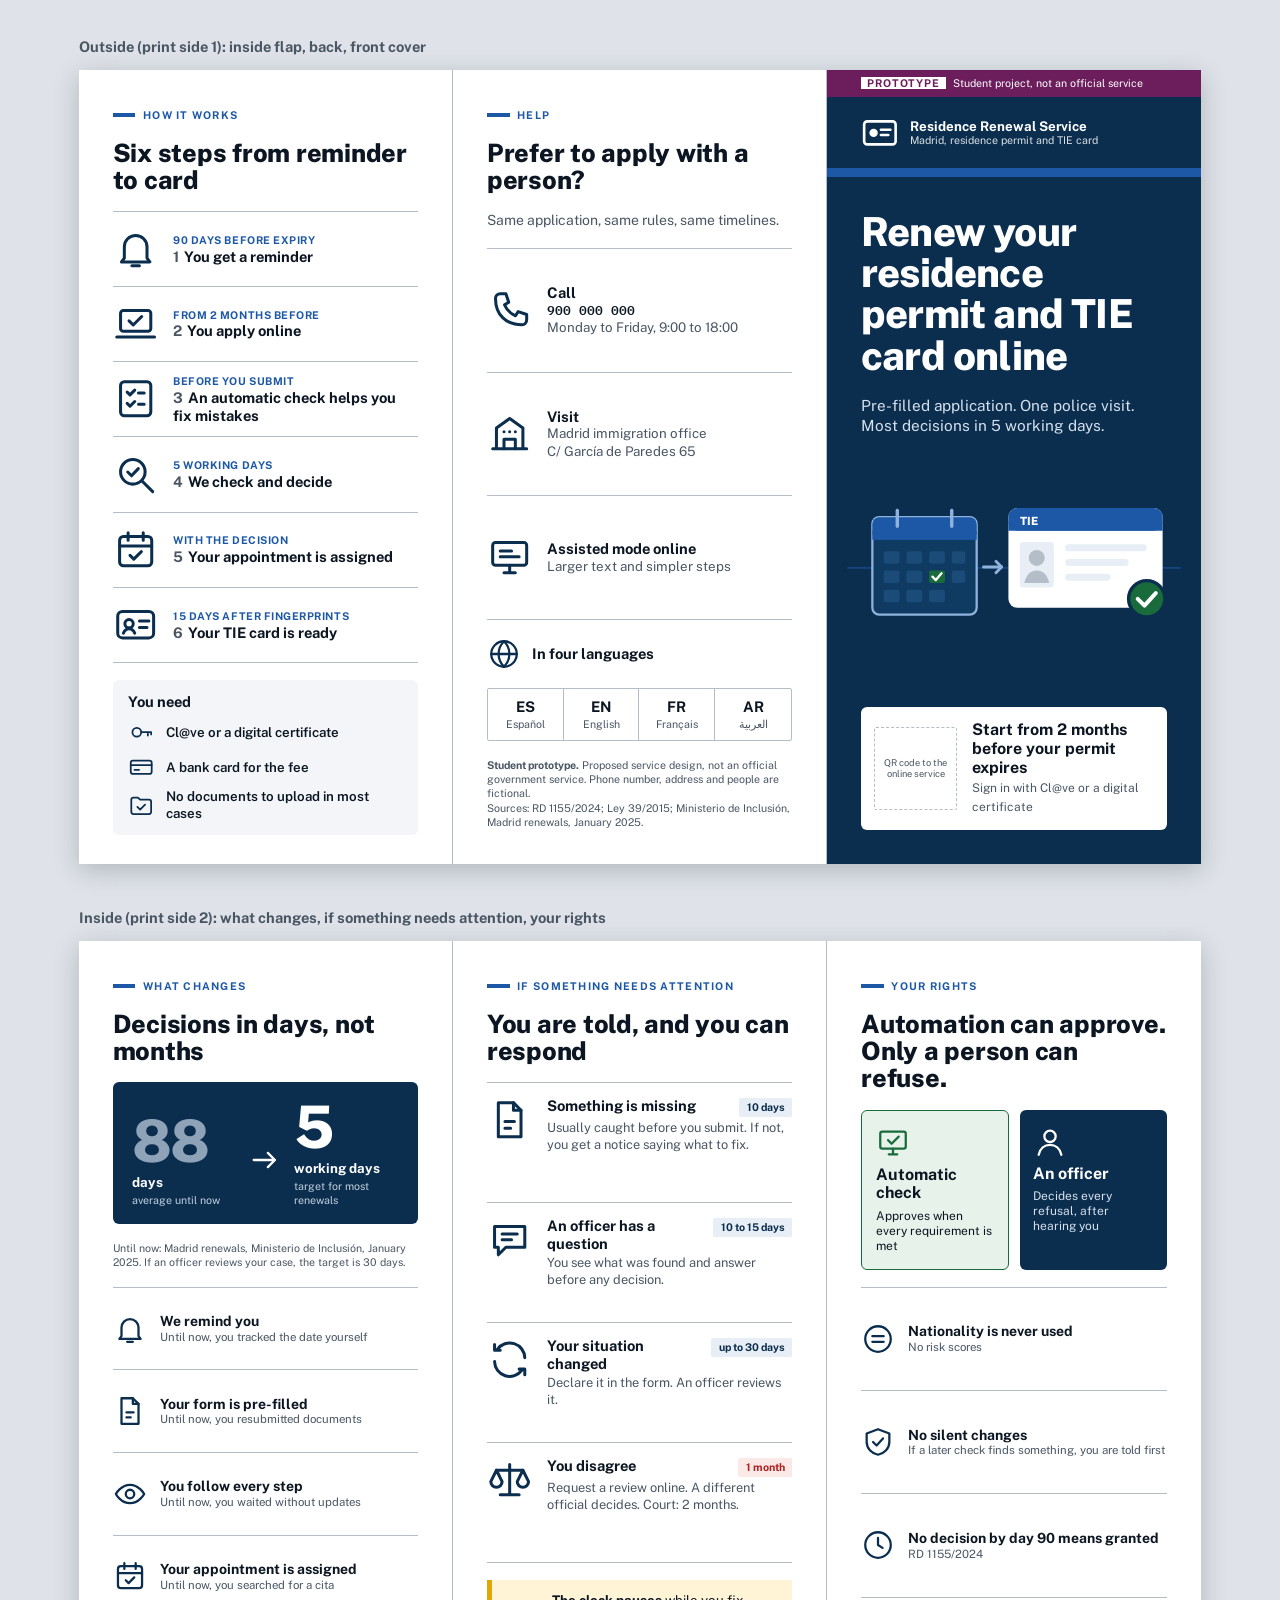
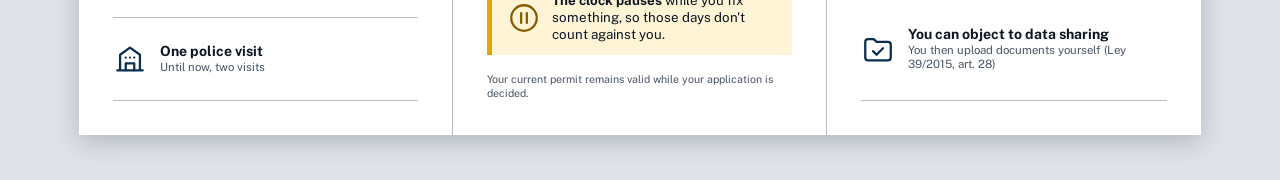
==== commit a33e32c7: "Add the pre-submit check to the brochure steps Co-Authored-By: Claude Opus 5.5 <noreply@anthropic.co" ====
--- a/brochure/index.html
+++ b/brochure/index.html
@@ -139,6 +139,7 @@
   <symbol id="money" viewBox="0 0 24 24"><rect x="2.5" y="6" width="19" height="12" rx="2"/><path d="M2.5 10h19"/><path class="a" d="M6 14.5h4"/></symbol>
   <symbol id="shield" viewBox="0 0 24 24"><path d="M12 3l8 3v6c0 4.5-3.4 8-8 9-4.6-1-8-4.5-8-9V6z"/><path class="a" d="M8.5 12l2.5 2.5 4.5-5"/></symbol>
   <symbol id="refresh" viewBox="0 0 24 24"><path d="M20 11a8 8 0 0 0-14.5-4.5M4 13a8 8 0 0 0 14.5 4.5"/><path class="a" d="M4 4v3h3M20 20v-3h-3"/></symbol>
+  <symbol id="checklist" viewBox="0 0 24 24"><rect x="4" y="3" width="16" height="18" rx="2"/><path class="a" d="M7.5 8.5l1.5 1.5 2.5-2.5M7.5 14.5l1.5 1.5 2.5-2.5"/><path d="M13.5 9h3M13.5 15h3"/></symbol>
   <symbol id="arrow" viewBox="0 0 24 24"><path d="M4 12h15M14 7l5 5-5 5"/></symbol>
   <symbol id="equal" viewBox="0 0 24 24"><circle cx="12" cy="12" r="9"/><path class="a" d="M8 10h8M8 14h8"/></symbol>
 </svg>
@@ -150,13 +151,14 @@
   <!-- Inside flap: how it works (first thing seen when the cover opens) -->
   <div class="panel">
     <p class="eyebrow">How it works</p>
-    <h2>Five steps from reminder to card</h2>
+    <h2>Six steps from reminder to card</h2>
     <ol class="steps">
       <li><svg class="i i--lg" viewBox="0 0 24 24"><use href="#bell"/></svg><div><span class="steps__when">90 days before expiry</span><h3><span class="steps__n">1</span>You get a reminder</h3></div></li>
       <li><svg class="i i--lg" viewBox="0 0 24 24"><use href="#laptop"/></svg><div><span class="steps__when">From 2 months before</span><h3><span class="steps__n">2</span>You apply online</h3></div></li>
-      <li><svg class="i i--lg" viewBox="0 0 24 24"><use href="#search"/></svg><div><span class="steps__when">5 working days</span><h3><span class="steps__n">3</span>We check and decide</h3></div></li>
-      <li><svg class="i i--lg" viewBox="0 0 24 24"><use href="#calendar"/></svg><div><span class="steps__when">With the decision</span><h3><span class="steps__n">4</span>Your appointment is assigned</h3></div></li>
-      <li><svg class="i i--lg" viewBox="0 0 24 24"><use href="#card"/></svg><div><span class="steps__when">15 days after fingerprints</span><h3><span class="steps__n">5</span>Your TIE card is ready</h3></div></li>
+      <li><svg class="i i--lg" viewBox="0 0 24 24"><use href="#checklist"/></svg><div><span class="steps__when">Before you submit</span><h3><span class="steps__n">3</span>An automatic check helps you fix mistakes</h3></div></li>
+      <li><svg class="i i--lg" viewBox="0 0 24 24"><use href="#search"/></svg><div><span class="steps__when">5 working days</span><h3><span class="steps__n">4</span>We check and decide</h3></div></li>
+      <li><svg class="i i--lg" viewBox="0 0 24 24"><use href="#calendar"/></svg><div><span class="steps__when">With the decision</span><h3><span class="steps__n">5</span>Your appointment is assigned</h3></div></li>
+      <li><svg class="i i--lg" viewBox="0 0 24 24"><use href="#card"/></svg><div><span class="steps__when">15 days after fingerprints</span><h3><span class="steps__n">6</span>Your TIE card is ready</h3></div></li>
     </ol>
     <div class="need">
       <h3>You need</h3>
@@ -252,7 +254,7 @@
     <p class="eyebrow">If something needs attention</p>
     <h2>You are told, and you can respond</h2>
     <div class="att">
-      <div><svg class="i i--lg" viewBox="0 0 24 24"><use href="#doc"/></svg><div><div class="att__top"><h3>Something is missing</h3><span class="tag">10 days</span></div><p>You get a notice saying what to fix and how.</p></div></div>
+      <div><svg class="i i--lg" viewBox="0 0 24 24"><use href="#doc"/></svg><div><div class="att__top"><h3>Something is missing</h3><span class="tag">10 days</span></div><p>Usually caught before you submit. If not, you get a notice saying what to fix.</p></div></div>
       <div><svg class="i i--lg" viewBox="0 0 24 24"><use href="#chat"/></svg><div><div class="att__top"><h3>An officer has a question</h3><span class="tag">10 to 15 days</span></div><p>You see what was found and answer before any decision.</p></div></div>
       <div><svg class="i i--lg" viewBox="0 0 24 24"><use href="#refresh"/></svg><div><div class="att__top"><h3>Your situation changed</h3><span class="tag">up to 30 days</span></div><p>Declare it in the form. An officer reviews it.</p></div></div>
       <div><svg class="i i--lg" viewBox="0 0 24 24"><use href="#scale"/></svg><div><div class="att__top"><h3>You disagree</h3><span class="tag tag--error">1 month</span></div><p>Request a review online. A different official decides. Court: 2 months.</p></div></div>
